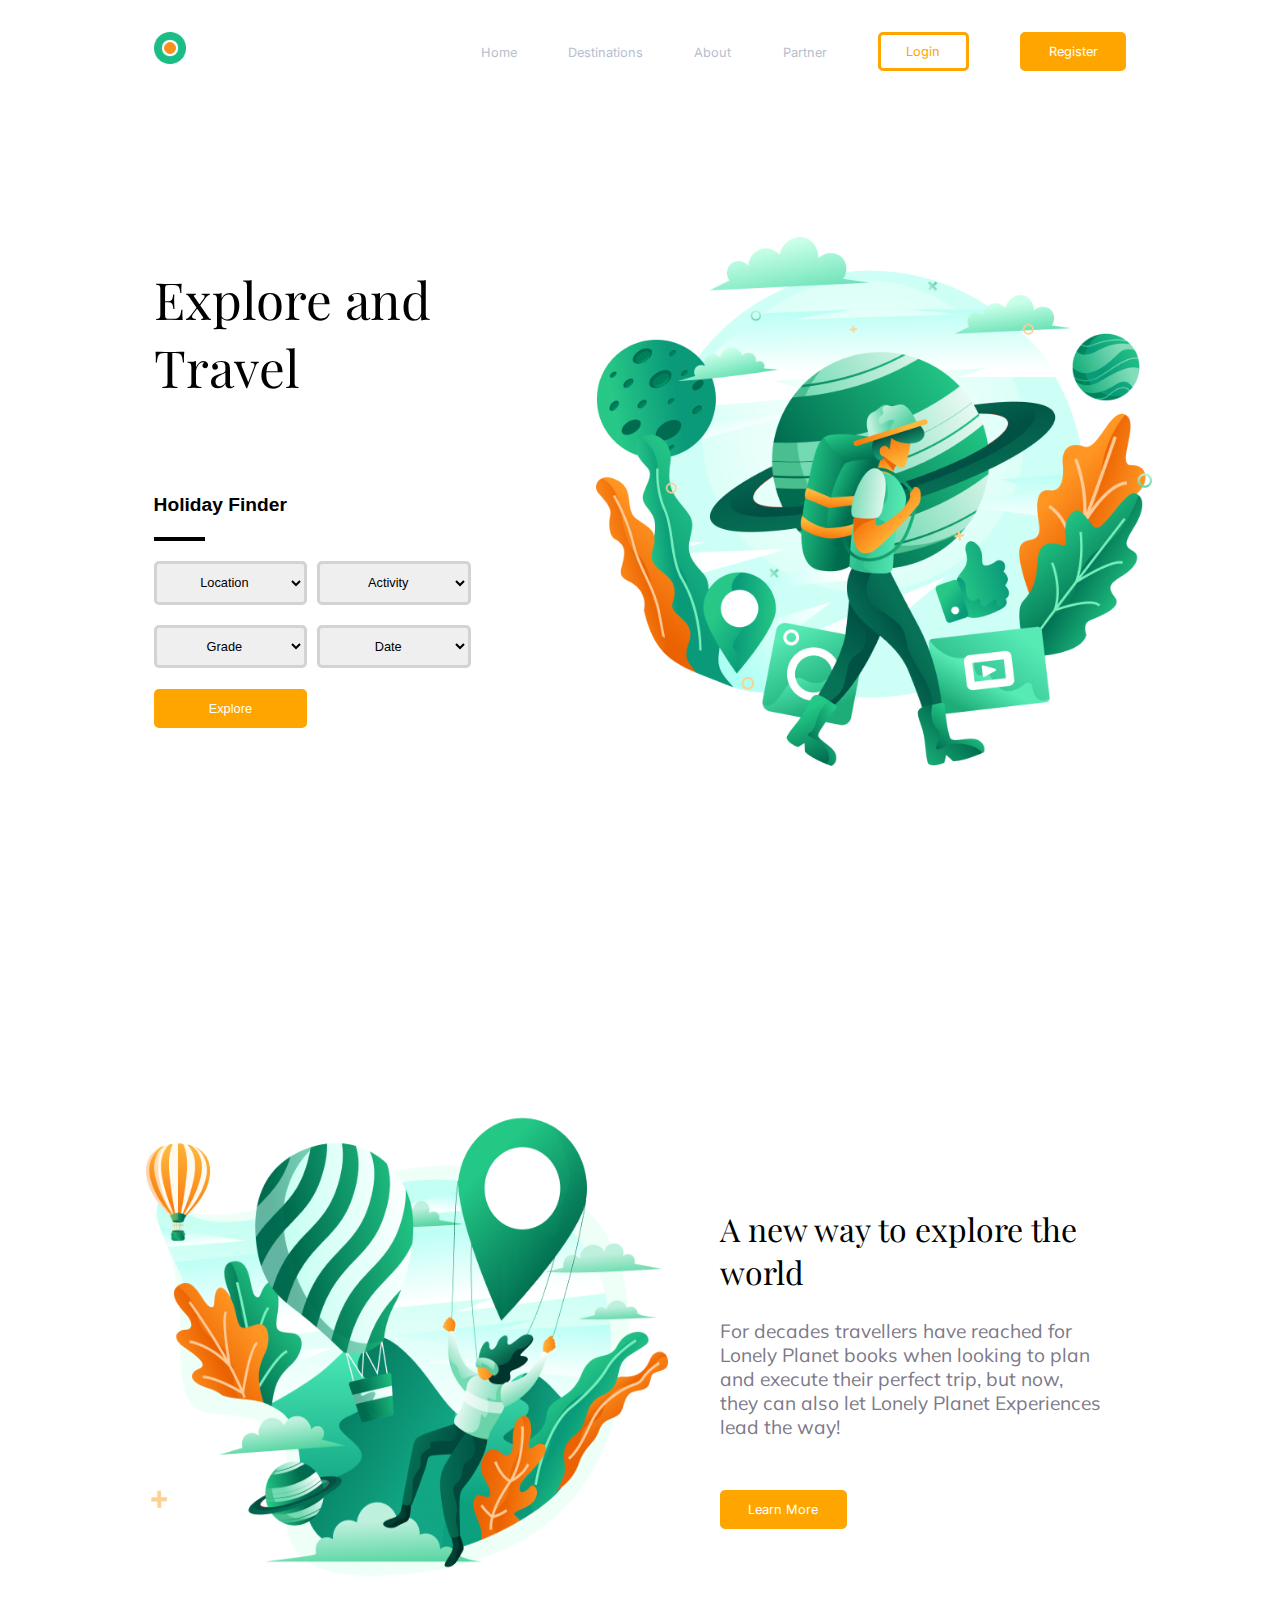
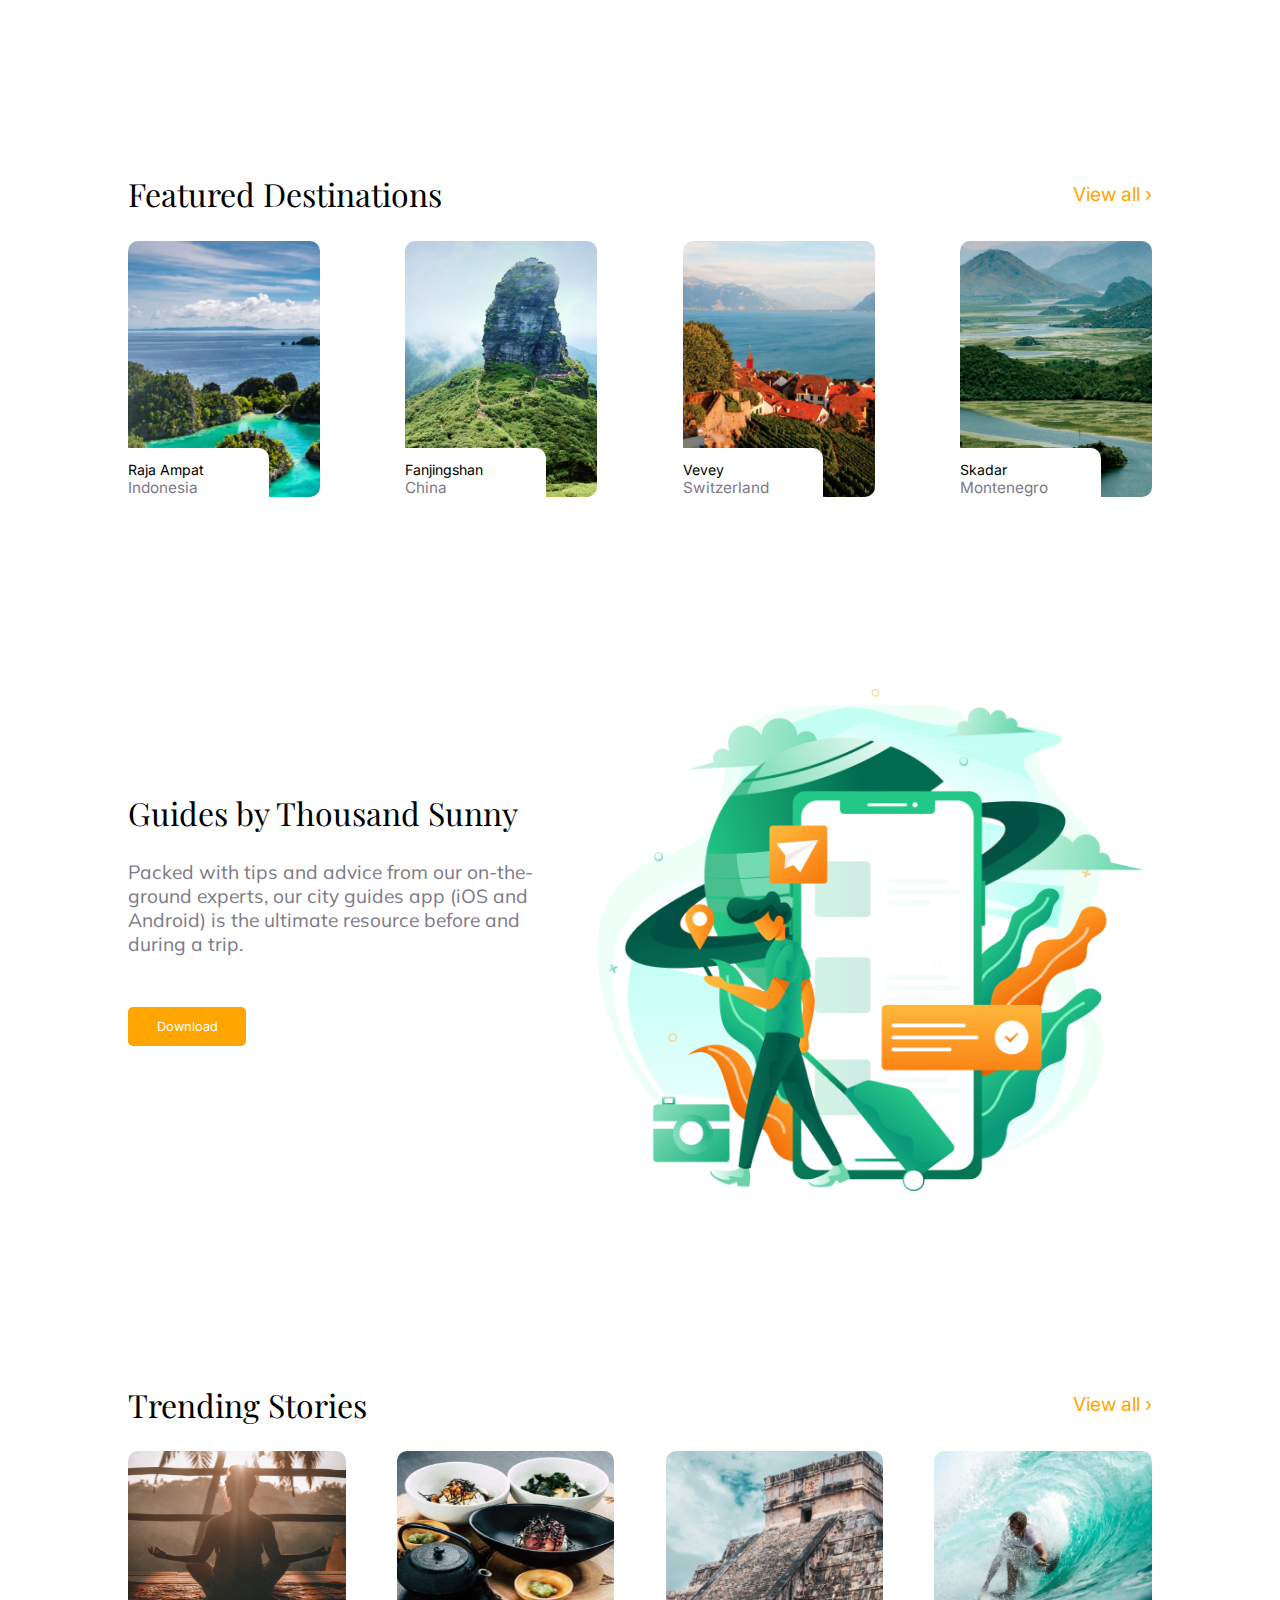
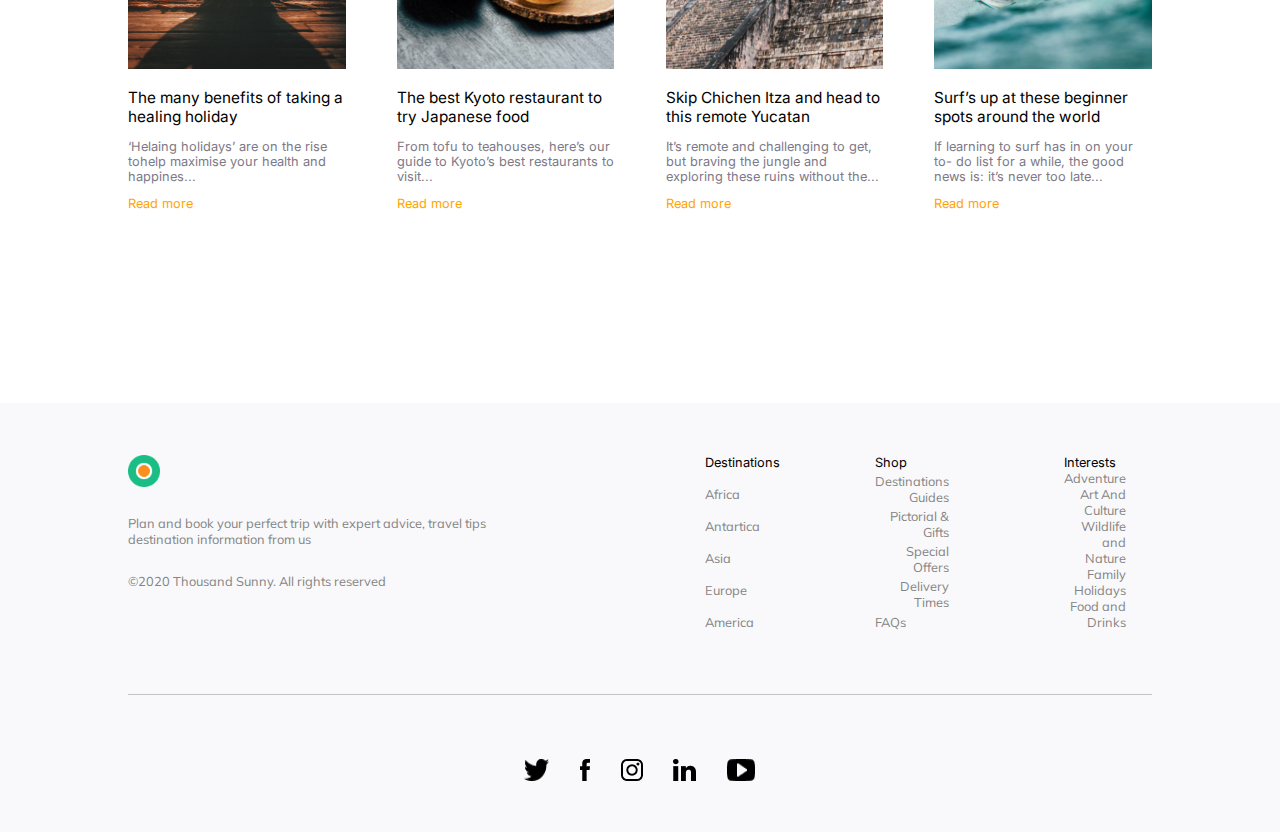
==== index.html @ 9b175a3a "version 1_6_2" ====
<!DOCTYPE html>
<html lang="en">
<head>
    <meta charset="UTF-8">
    <meta http-equiv="X-UA-Compatible" content="IE=edge">
    <meta name="viewport" content="width=device-width, initial-scale=1.0">
    <link rel="stylesheet" href="style.css">
    <link rel="preconnect" href="https://fonts.googleapis.com">
    <link rel="preconnect" href="https://fonts.gstatic.com" crossorigin>
    <link href="https://fonts.googleapis.com/css2?family=Inter:wght@600&display=swap" rel="stylesheet">
    <title>Shit</title>
</head>
<body>
    <header>
        <section class="up">
            <img src="images/logo.png" class="logo">
            <nav>
                <button id="menu-open">
                  <div class="menu-style"></div>
                  <div class="menu-style"></div>
                  <div class="menu-style"></div>
                </button>
                <ul id="menu">
                    <li class="menu-button"><button id="menu-close"><div class="menu-style"></div><div class="menu-style"></div><div class="menu-style"></div></button>
                    </button></li>
                    <li><a href="#">Home</a></li>
                    <li><a href="#">Destinations</a></li>
                    <li><a href="#">About</a></li>
                    <li><a href="#">Partner</a></li>
                    <li><button name="login">Login</button>
                    <li><button name="register">Register</button></li>
                </ul>
            </nav>
        </section>
        <section class="down">
            <div class="left">
                <h1>Explore and Travel</h1>
                <form class="header-form">
                    <legend>Holiday Finder</legend>
                    <div class="header-square"></div>
                    <select>
                        <option>Location</option>
                        <option>Europe</option>
                        <option>Asia</option>
                        <option>Australia</option>
                        <option>America</option>
                    </select>
                    <select>
                        <option>Activity</option>
                        <option>Hiking</option>
                        <option>Camping</option>
                        <option>Water Rafting</option>
                        <option>Hunting</option>
                    </select>
                    <select>
                        <option>Grade</option>
                    </select>
                    <select>
                        <option>Date</option>
                        <option>June</option>
                        <option>July</option>
                        <option>August</option>
                    </select>
                    <input type="submit" value="Explore">
                </form>
            </div>
            <img src="images/header_main.png" class="header_img">
        </section>
    </header>
    <main>
        <section class="main-1">
            <img  src="images/main-1.png"  >
            <div class="main-1-paragraph">
                <h2>A new way to explore the world</h2>
                <p>For decades travellers have reached for Lonely Planet books when looking to plan and execute their perfect
                    trip, but now, they can also let Lonely Planet Experiences lead the way!</p>
                <button class="main-1-button">Learn More</button>
            </div>
        </section>
        <section class="main-2">
            <div class="main-2-header">
                <h2>Featured Destinations</h2>
                <a href="#">View all &#8250;</a>
            </div>
            <div class="main-2-list">
                <div class="main-2-list-paragraph-1">
                    <h3>Raja Ampat</h3>
                    <p>Indonesia</p>
                </div>
                <div class="main-2-list-paragraph-2">
                    <h3>Fanjingshan</h3>
                    <p>China</p>
                </div>
                <div class="main-2-list-paragraph-3">
                    <h3>Vevey</h3>
                    <p>Switzerland</p>
                </div>
                <div class="main-2-list-paragraph-4">
                    <h3>Skadar</h3>
                    <p>Montenegro</p>
                </div>
            </div>
        </section>
        <section class="main-3">
            <div class="main-3-paragraph">
                <h2>Guides by Thousand Sunny</h2>
                <p>Packed with tips and advice from our on-the-ground experts, our city guides app (iOS and Android) 
                    is the ultimate resource before and during a trip.</p>
                <button class="main-1-button">Download</button>
            </div>
            <img src="images/main-3.png">
        </section>
        <section class="main-4">
            <div class="main-4-header">
                <h2>Trending Stories</h2>
                <a href="#">View all &#8250;</a>
            </div>
            <div class="main-4-list">
                <div class="main-4-list-paragraph-1">
                    <img src="images/main-4-image-1.png">
                    <h3>The many benefits of taking a healing holiday</h3>
                    <p>‘Helaing holidays’ are on the rise 
                        tohelp maximise your health and happines...</p>
                    <a href="#">Read more</a>
                </div>
                <div class="main-4-list-paragraph-2">
                    <img src="images/main-4-image-2.png">
                    <h3>The best Kyoto restaurant to try Japanese food</h3>
                    <p>From tofu to teahouses, here’s our guide to Kyoto’s best restaurants
                        to visit...</p>
                    <a href="#">Read more</a>
                </div>
                <div class="main-4-list-paragraph-3">
                    <img src="images/main-4-image-3.png">
                    <h3>Skip Chichen Itza and head to this remote Yucatan</h3>
                    <p>It’s remote and challenging to get,
                        but braving the jungle and exploring
                        these ruins without the...</p>
                    <a href="#">Read more</a>
                </div>
                <div class="main-4-list-paragraph-4">
                    <img src="images/main-4-image-4.png">
                    <h3>Surf’s up at these beginner spots around the world</h3>
                    <p>If learning to surf has in on your to-
                        do list for a while, the good news
                        is: it’s never too late...</p>
                    <a href="#">Read more</a>
                </div>
            </div>
        </section>
    </main>
    <footer>
        <section class="footer-up">
            <div class="footer-left">
                <img src="images/logo.png" class="logo">
                <p>Plan and book your perfect trip with 
                    expert advice, travel tips destination
                    information from us</p>
                <p class="copyright">©2020 Thousand Sunny. All rights reserved</p>
            </div>
            <div class="right">
                <ul>Destinations
                    <li><a href="#">Africa</a></li>
                    <li><a href="#">Antartica</a></li>
                    <li><a href="#">Asia</a></li>
                    <li><a href="#">Europe</a></li>
                    <li><a href="#">America</a></li>
                </ul>
                <ul>Shop
                    <li><a href="#">Destinations Guides</a></li>
                    <li><a href="#">Pictorial & Gifts</a></li>
                    <li><a href="#">Special Offers</a></li>
                    <li><a href="#">Delivery Times</a></li>
                    <li><a href="#">FAQs</a></li>
                </ul>
                <ul>Interests
                    <li><a href="#">Adventure</a></li>
                    <li><a href="#">Art And Culture</a></li>
                    <li><a href="#">Wildlife and Nature</a></li>
                    <li><a href="#">Family Holidays</a></li>
                    <li><a href="#">Food and Drinks</a></li>
                </ul>
            </div>
        </section>
        <div class="footer-separator"></div>
        <section class="footer-down">
            <img src="images/social-1.png">
            <img src="images/social-2.png">
            <img src="images/social-3.png">
            <img src="images/social-4.png">
            <img src="images/social-5.png">
        </section>
    </footer>
    <script src="script.js"></script>
</body>
</html>
---- style.css ----
@import url('https://fonts.googleapis.com/css2?family=Mulish:wght@300&display=swap');
@import url('https://fonts.googleapis.com/css2?family=Playfair+Display:wght@700&display=swap');
@import url('https://fonts.googleapis.com/css2?family=Inter&display=swap');

* {
    padding: 0;
    margin: 0;
    font-family: Inter;
    font-weight: 400;
}

main section {
    margin-top: 15vw;
}

ul {
    list-style: none;
    display: flex;
    justify-content: flex-end;
    align-items: center;
    width: 100%;
}

li {
    margin: 0 2vw;
}

.up a {
    color: #B8BECD;
    font-size: 1vw;

    text-decoration: none;
}

.menu-button,
.menu-button button,
#menu-open {
    width: 0;
    height: 0;
    border: none;
    padding: 0;
}

nav {
    flex: 1;
    display: flex;
}

.logo {
    padding: 2vw;
    width: 2.5vw;
    height: 2.5vw;
}

.up     {
    display: flex;
    flex-wrap: nowrap;
    flex: 1;
}

header {
    height: 100vh;
    display: flex;
    flex-direction: column;
    padding: 0.5vw 10vw;
}

.down {
    flex: 9;
    display: flex;
    align-items: center;
}

.left {
    display: flex;
    flex-direction: column;
    justify-content: center;
    padding: 2vw;
    flex: 3;
}

.header_img {
    flex: 4;
    width: 25vw;

}
h1 {
    font-family: "Playfair Display";
    font-size: 4vw;
    width: 25vw;
    padding-bottom: 20%;
}

h3 {
    font-size: 1.1vw;
}

h2 {
    font-size: 2.5vw;
    font-family: "Playfair Display";
}

.header-form {
    display: flex;
    flex-wrap: wrap;
    width: 30vw;
}

.header-form * {
    font-size: 1vw;
    margin: 0.8vw;
    padding: 0.8vw 1.5vw;
    width: 12vw;
    margin-left: 0;
    text-align: center;
    font-family: Arial, Helvetica, sans-serif;
}

.header-form legend {
    padding: 0;
    font-size: 1.5vw;
    text-align: start;
    font-weight: 600;

}

.header-square {
    background-color: black;
    width: 4vw;
    height: 0.3vw;
    padding: 0;
    margin-right: 15vw;
}

select {
    border: solid lightgrey 0.25vw;
    border-radius: 5px;
}

select:hover {
    background-color: #B8BECD;
}

button,
input[type="submit"]{
    border-radius: 5px;
    padding: 0.7vw 2vw;
    color: white;
    background-color: orange;
    border: solid orange 0.25vw;
    font-weight: 400;
    font-size: 1vw;
}
button[name="login"] {
    background-color: white;
    color: orange;
}

main {
    padding: 0 10vw;
}

.main-1,
.main-2-header,
.main-2-list,
.main-3,
.main-4-header,
.main-4-list,
footer {
    display: flex;
}

.main-1 img,
.main-3 img {
    flex: 5;
    width: 10vw;
}

.main-1-paragraph,
.main-3-paragraph {
    flex: 4;
    padding: 2vw;
}
.main-1-paragraph h2,
.main-3-paragraph h2 {
    margin: 2vw;
    padding-top: 4vw;
}
.main-1-paragraph p,
.main-3-paragraph p {
    font-family: "Mulish";
    font-size: 1.5vw;
    color: #7D7987;
    margin: 2vw;
}

.main-1-button {
    margin: 2vw;
    font-size: 1vw;
}

.up a:hover {
    color: #7D7987;
}

.up button[name="login"]:hover{
    color: white;
    background-color: orange;
}

button:hover,
input[type="submit"]:hover,
.main-2-header a,
.main-4-header a,
.main-4-list a   {
    color: orange;
    background-color: white;
}

.main-2-header,
.main-4-header {
    align-items: center;
    justify-content: space-between;
}

.main-2-header a,
.main-4-header a,
.main-4-list a {
    font-size: 1.5vw;
    text-decoration: none;
}

.main-2-header a:hover,
.main-4-header a:hover,
.main-4-list a:hover {
    color: #B8BECD;
}

.main-2-list,
.main-4-list {
    justify-content: space-between;
    padding-top: 2vw;
}



.main-2-list h3,
.main-2-list p,
.main-4-list h3,
.main-4-list p  {
    background-color: #fff;
    width: 10vw;
    padding-right: 1vw;
}

.main-2-list h3 {
    border-top-right-radius: 10px;
    padding-top: 1vw;
}

.main-2-list p,
.main-4-list p {
    color: #7D7987;
    font-size: 1.2vw;
}

.main-2-list div {
    border-radius: 10px;
    background-repeat: no-repeat;
    display: flex;
    justify-content: flex-end;
    flex-direction: column;
    width: 15vw;
    height: 20vw;
    background-size: cover;
}

.main-2-list-paragraph-1 {
    background-image: url("images/main-2-image-1.png");
}

.main-2-list-paragraph-2 {
    background-image: url("images/main-2-image-2.png");
}
.main-2-list-paragraph-3 {
    background-image: url("images/main-2-image-3.png");
}
.main-2-list-paragraph-4 {
    background-image: url("images/main-2-image-4.png");
}

.main-3-paragraph {
    padding-left: 0;
}
.main-3-paragraph p,
.main-3-paragraph h2,
.main-3-paragraph button{
    margin-left: 0;
}

.main-4 {
    margin-bottom: 15vw;
}

.main-4-list div {
    width: 17vw;
}

.main-4-list img {
    width: 100%;
    height: 17vw;
    margin-bottom: 1.5vw;
    border-top-right-radius: 10px;
    border-top-left-radius: 10px;
}

.main-4-list div {
    display: flex;
    flex-direction: column;

}

.main-4-list h3 {
    width: 100%;
    padding: 0;
    font-size: 1.2vw;
}

.main-4-list p {
    padding: 1vw 0;
    margin: 0;
    width: 100%;
    font-size: 1vw;
}

.main-4-list a {
    font-size: 1vw;
}

footer {
    display: flex;
    flex-direction: column;
    background-color: #F9F9FB;
    padding: 4vw 10vw;
}

.footer-up {
    display: flex;
}

.footer-up * {
  font-size: 1vw;
}

.footer-up .left {
    flex: 3;
    display: flex;
    flex-direction: column;
    padding: 0;
}

.footer-up .right {
    flex: 8;
    display: flex;
}

.footer-up .right ul {
    display: flex;
    flex-direction: column;
    justify-content: space-between;
    align-items: baseline;
    text-align: end;
    padding-left: 5vw;
}


.footer-up .right a {
    text-decoration: none;
    color: #848484;
    font-family: "Mulish";
}

.footer-left {
    padding-right: 5vw;
}

.footer-left p {
    padding-top: 2vw;
    color: #848484;
    font-family: Mulish;
}

.footer-separator {
    width: 100%;
    height: 0.1vw;
    background-color: #C4C4C4;
    margin: 5vw 0;
}

.footer-up .logo {
    padding: 0;
}

.footer-up .left .copyright {
    padding-top: 5vw;
}

.footer-down {
    display: flex;
    justify-content: center;
}

.footer-down img {
    padding: 0 1.2vw;
}



@media only screen and (min-width : 280px) and (max-width : 480px) {
    header {
        padding: 0;
    }
    .down {
        flex-direction: column;
        margin-top: 15%;
        padding: 5vw;
        flex: 0;
    }

    .left {
        width: 90%;
        flex: 0;
        align-items: center;
        order: 2;
    }

    .header-form  {
        width: 100%;
    }


    .left h1 {
        padding: 10% 15%;
        font-size: 6vw;
        width: 80%;
    }

    .header-form select,
    .header-form input{
        font-size: 4vw;
        width: 45%;
    }

    ul li button {
        width: 30vw;
        border: 2px solid orange;
    }

    .header-form input {
        font-size: 5vw;
    }

    .header-form legend {
        font-size: 4vw;
        width: 100%;
    }

    .header-square {
        margin-right: 80%;
        width: 15%;
        height: 3%;
    }


    .header_img {
        width: 100%;
        flex: 0;
        order: 1;
    }

    .up {
        position: fixed;
        background-color: orange;
        width: 100%;
        box-sizing: border-box;
        height:15vw;
    }

    .logo {
        width: auto;
        height: auto;
        padding:3vw;
    }

    nav {
        justify-content: flex-end;
    }

    nav ul {
        flex-direction: column;
        position: absolute;
        right: -100%;
        width: 35vw;
        height: 100vh;
        align-items: baseline;
        justify-content: flex-start;
        padding: 0.8vw 3vw 0.8vw 10vw;
        background-color: snow;
        transition: right 2s;
    }
    .up a, 
   .up button{
        font-size: 4vw;
    }
    
   .up li {
     margin: 2vw;
    }
   
    .menu-button,
    #menu-open {
    background-color:snow ;
    width :10vw;
    height:10vw;
    align-self: flex-end;
    }
    
    #menu-open, 
    #menu-close {
      padding: 1vw;
      display:flex;
      flex-direction: column;
      justify-content: space-around ;
      align-items: center;
    }
    
    .menu-style {
        width: 90%;
        height: 10%;
        background-color: orange;
        border: solid orange 1px;
        border-radius: 0.5vw;
    }
    
    #menu-close .menu-style {
        background-color: snow
    }

    .menu-button button {
        width: 100%;
        height: 100%;
    }

    #menu-open {
        align-self: center;
        margin-right: 5vw;
    }

    main {
        padding: 0 5vw;
    }
    
    .main-2,
    .main-3 {
        margin-top: 5vw;
    }

    .main-2-header,
    .main-4-header {
        margin-bottom: 5vw;
    }

    .main-2-header h2,
    .main-4-header h2 {
        font-size: 5vw;
    }

    .main-2-header a,
    .main-4-header a {
        font-size: 4vw;
    }

    .main-2-list,
    .main-4-list {
        flex-wrap: wrap;
        justify-content: space-between;
        height: 80vh;
    }

    .main-4-list {
        height: 100vh;
    }

    .main-2-list div {
        width: 48%;
        height: 40%;
    }

    .main-4-list div {
        height: 50%;
        width: 45%;
    }

    .main-2-list h3,
    .main-2-list p {
        width: 30vw;
        font-size: 4vw;
        padding-left: 1vw;
    }

    .main-1,
    .main-3{
        flex-direction: column;
    }

    .main-1 img,
    .main-3 img {
        width: 100%;
        order: 1;
    }

    .main-4-list img {
        height: 50%;
    }

    .main-4-list h3 {
        font-size: 4vw;
    }

    .main-4-list p {
        font-size: 3vw;
        padding: 2vw 0;
    }

    .main-4-list a {
        font-size: 4vw;
    }

    .main-1-paragraph,
    .main-3-paragraph {
        order: 2;
    }

    .main-1-paragraph p,
    .main-3-paragraph p {
        font-size: 5vw;
    }

    .main-1-paragraph button,
    .main-3-paragraph button {
        padding: 2vw 4vw ;
        font-size: 4.5vw;
    }

    .main-1-paragraph h2,
    .main-3-paragraph h2 {
        font-size: 8vw;
    }

    .footer-up {
        flex-direction: column;
    }

    .footer-left {
        display: flex;
        flex-direction: row;
        padding: 2vw;
        order: 2;
        flex-wrap: wrap;
        align-items: center;
    }

    footer {
        padding: 2vw;
    }

    .footer-left img {
        width: 6vw;
    }

    .footer-up .right {
        order: 1;
        justify-content: flex-start;
        padding:2vw;
        flex: 0;
        height: 200vh;
    }

    .footer-up .right ul,
    .footer-up .right li,
    .footer-up .right a {
        font-size: 3vw;
        margin: 0;
        text-align: start;
        padding-left: 0;
    }

    .footer-up .right ul {
        align-items: stretch;
        row-gap: 2vw;
    }

    .footer-left p {
        padding-left: 2vw;
        padding-top: 0;
        font-size: 3vw;
        width: 90%;
    }

    .footer-left .copyright {
        padding: 2vw;
        padding-left: 0;
    }

    .footer-separator {
        margin: 2vw 0;
    }

    .footer-down {
        justify-content: space-evenly;
        padding: 2vw;
    }
}

.opened{
    transition: 1s;
    right: 0;
}
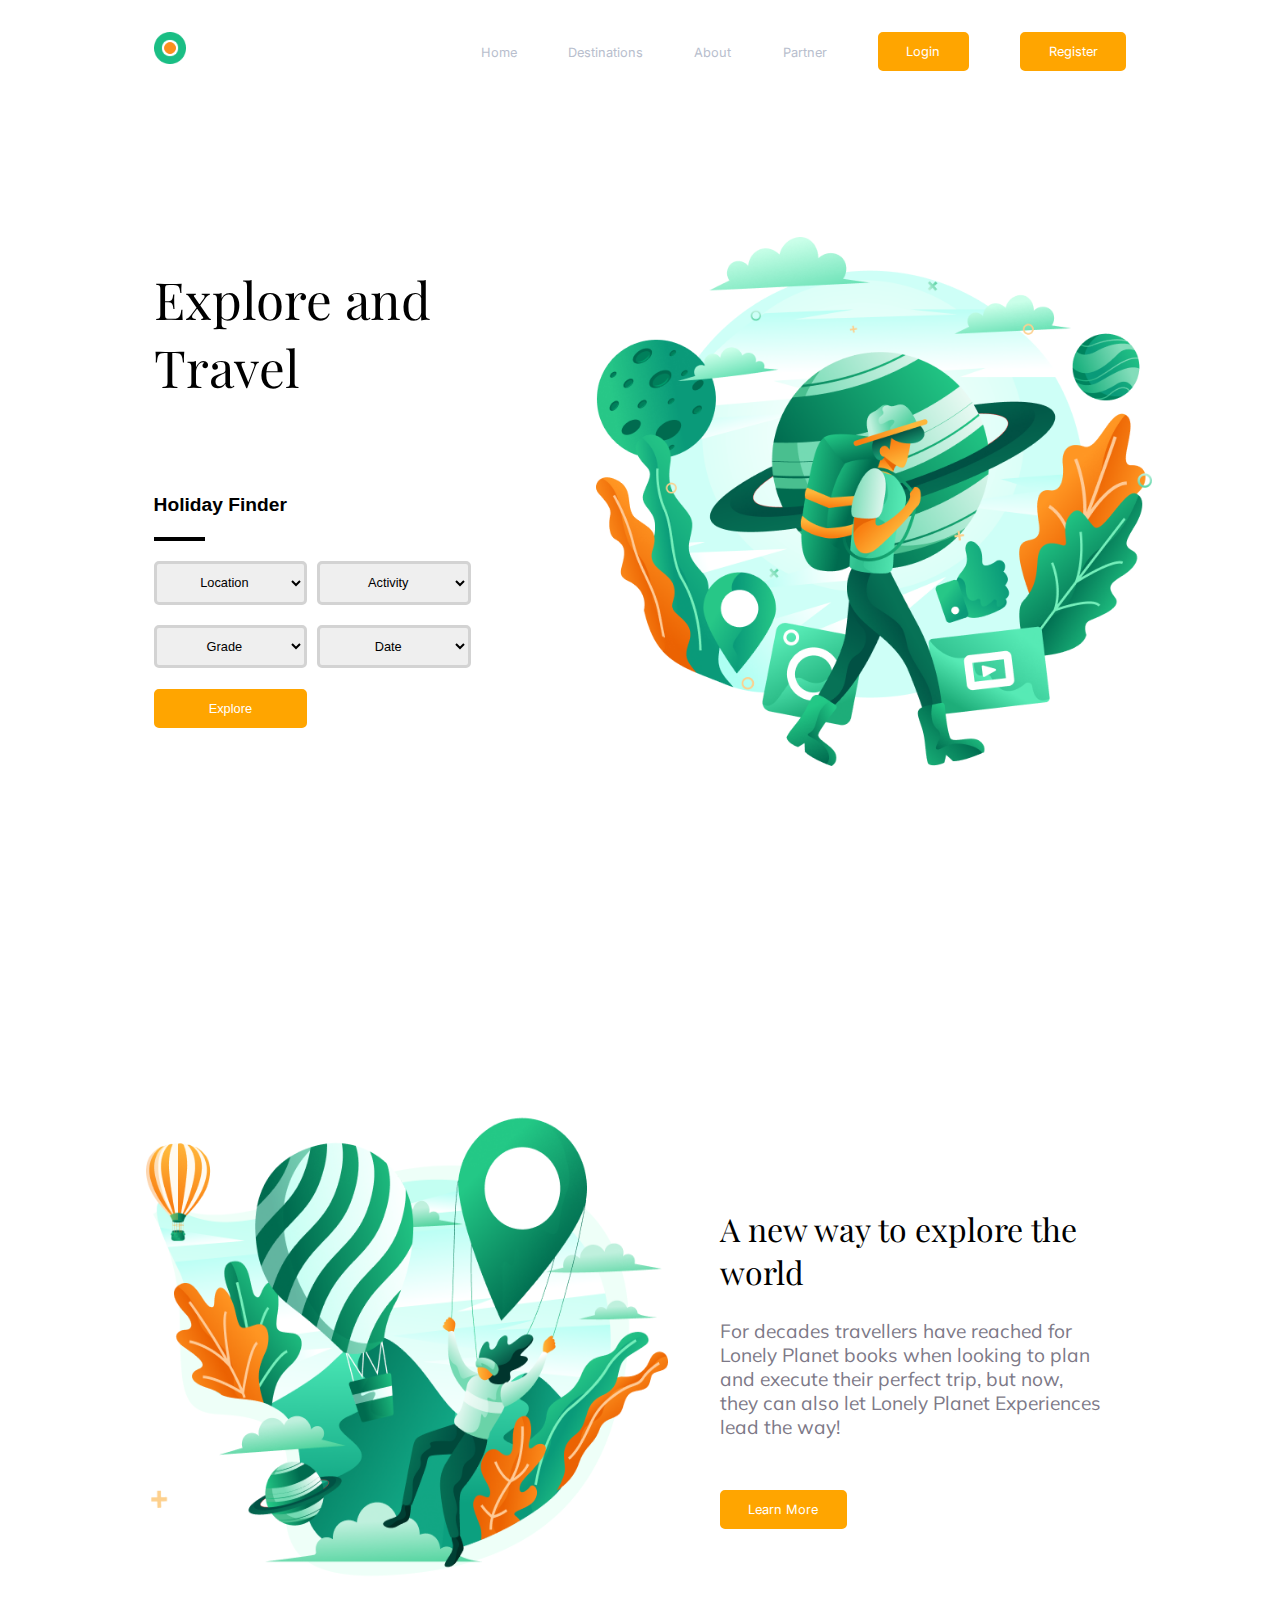
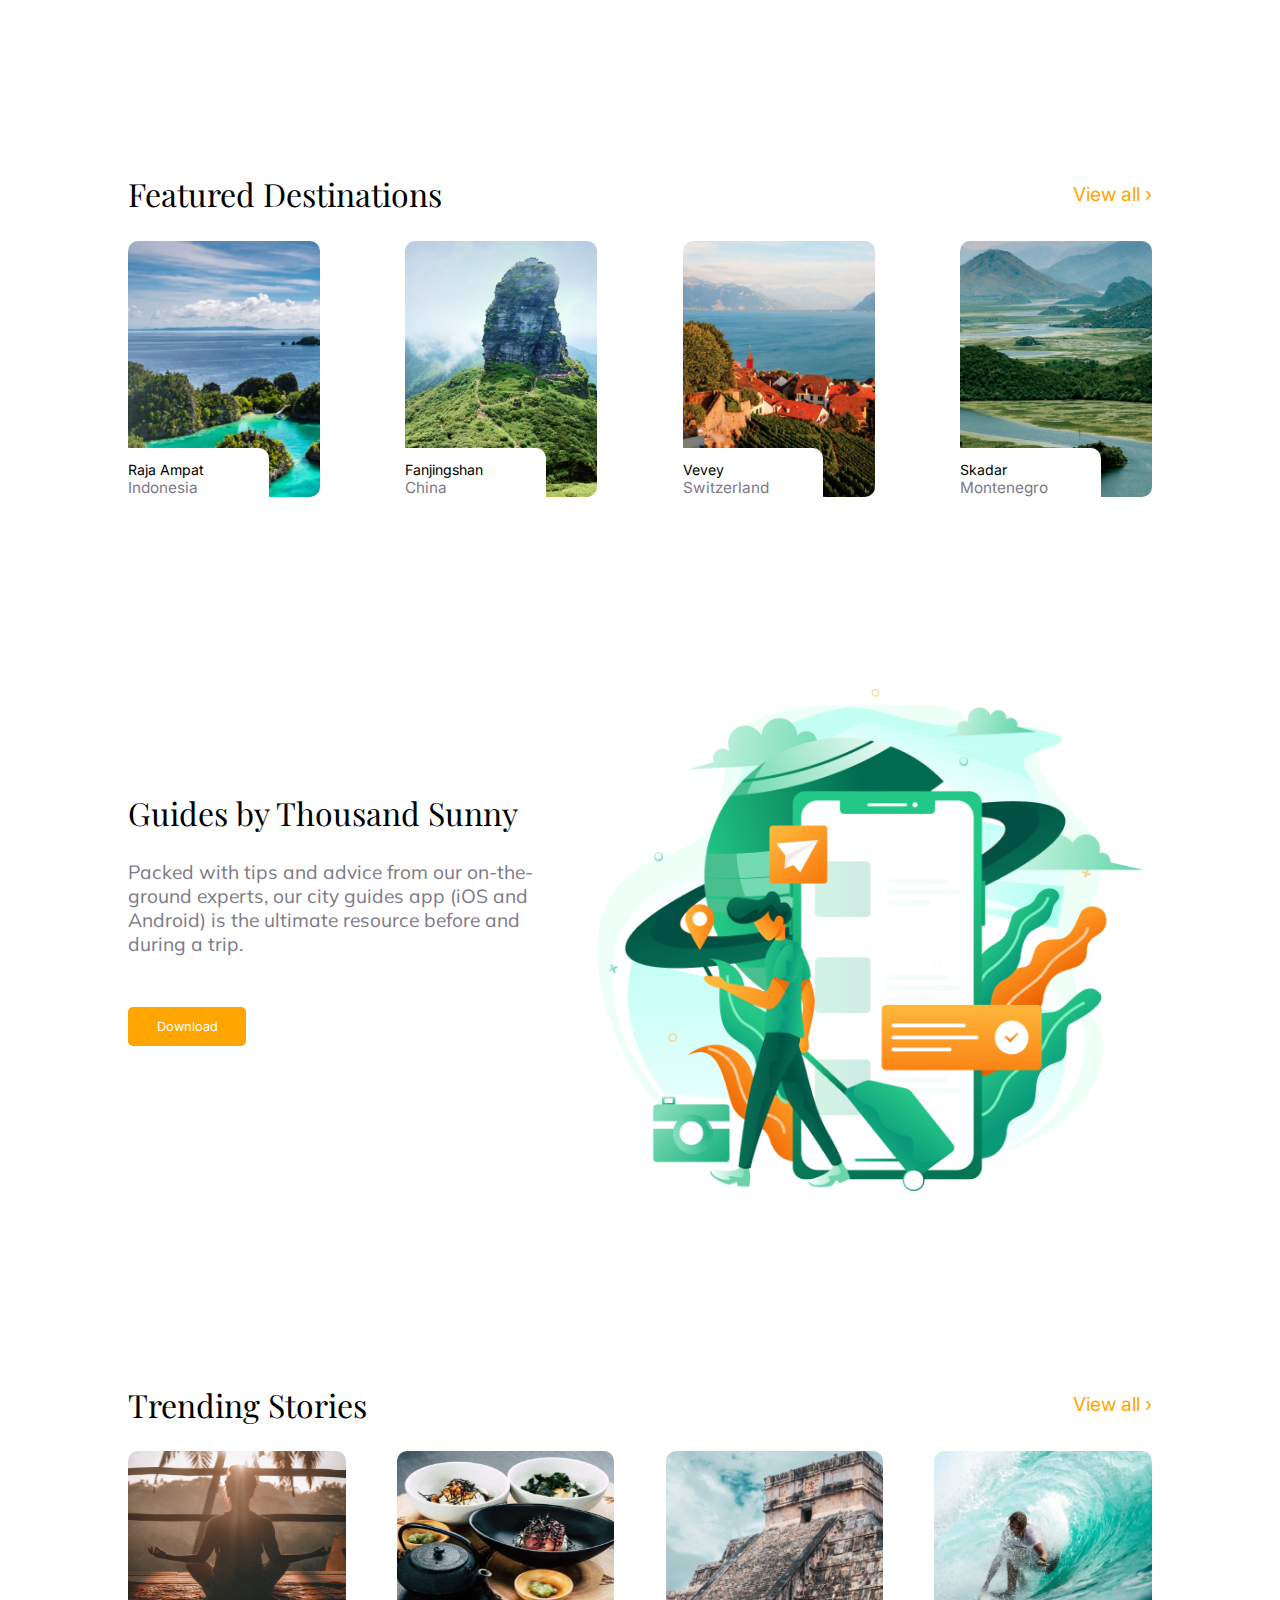
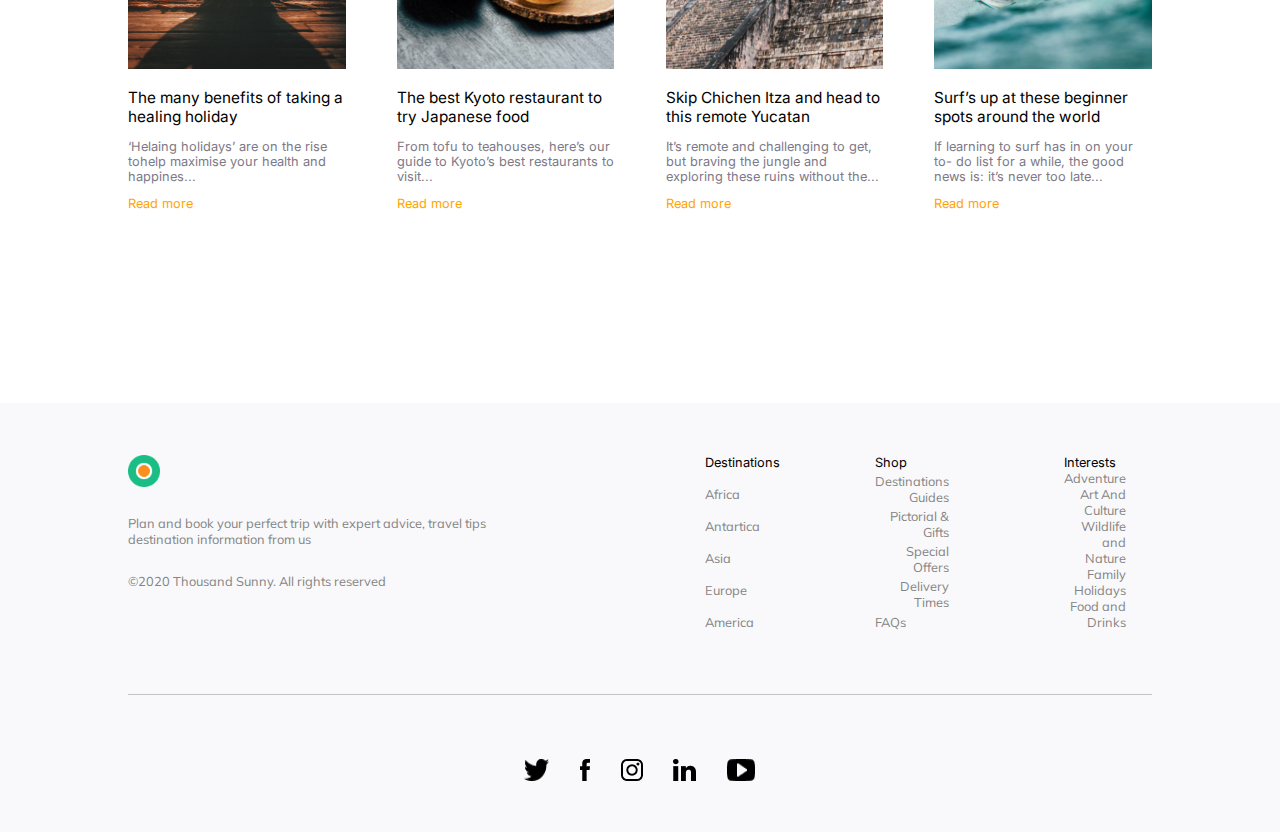
==== commit 0a4c649d: "version 1_7" ====
--- a/index.html
+++ b/index.html
@@ -27,14 +27,37 @@
                     <li><a href="#">Destinations</a></li>
                     <li><a href="#">About</a></li>
                     <li><a href="#">Partner</a></li>
-                    <li><button name="login">Login</button>
-                    <li><button name="register">Register</button></li>
+                    <li><button id="openLogin">Login</button>
+                    <li><button id="openRegister">Register</button></li>
                 </ul>
             </nav>
         </section>
         <section class="down">
             <div class="left">
+                
                 <h1>Explore and Travel</h1>
+                <div id="auth-form-container"></div>
+                <div id="login-form">
+                    <button id="close-auth-log"></button>
+                    <form>
+                        <input type="text" name="login" placeholder="Your login" required>
+                        <input type="password" name="password" placeholder="Your password" required>
+                        <button name="log in">Log in</button>
+                        <a id="change-to-reg" name="register">Don't have an account? Create one!</a>
+                    </form>
+                </div>
+                <div id="register-form">
+                    <button id="close-auth-reg"></button>
+                    <form>
+                        <input type="text" name="login" placeholder="Your login" required>
+                        <input type="email" name="email" placeholder="Your email" required>
+                        <input type="password" name="password" placeholder="Your password" required>
+                        <input type="password" name="password" placeholder="Confirm password" required>
+                        <button name="register">Register</button>
+                        <a id="change-to-log" name="register">Already have an account? Sign in!</a>
+                    </form>
+                </div>
+
                 <form class="header-form">
                     <legend>Holiday Finder</legend>
                     <div class="header-square"></div>
--- a/style.css
+++ b/style.css
@@ -9,6 +9,7 @@
     font-weight: 400;
 }
 
+
 main section {
     margin-top: 15vw;
 }
@@ -28,7 +29,6 @@
 .up a {
     color: #B8BECD;
     font-size: 1vw;
-
     text-decoration: none;
 }
 
@@ -99,6 +99,97 @@
     font-size: 2.5vw;
     font-family: "Playfair Display";
 }
+
+#auth-form-container {
+    z-index: -100;
+    position: absolute;
+    top: 0;
+    left: 0;
+    width: 100%;
+    height: 100%;
+    opacity: 0;
+    transition: opacity 1s;
+}
+
+#auth-form-container.opened-container {
+    background-color: rgba(128, 128, 128, 0.644);
+    z-index: 110;
+    opacity: 100%;
+    transition: 1s;
+}
+
+#login-form,
+#register-form {
+    position: fixed;
+    z-index: 110;
+    right: 50%;
+    top: -150%;
+    transform: translate(50%,-50%);
+    background-color: snow;
+    display: flex;
+    flex-direction: column;
+    justify-content: space-evenly;
+    padding: 2% 2% 5% 2%;
+    border: solid orange 0.25vw;
+    border-radius: 5px;
+    transition: top 1s;
+}
+
+#login-form form,
+#register-form form {
+    display: flex;
+    flex-direction: column;
+}
+
+
+#change-to-reg,
+#change-to-log {
+    color: orange;
+    text-align: center;
+    margin-top: 2vw;
+}
+
+#register-form.opened-auth,
+#login-form.opened-auth {
+    transition: 0.5s ease-out;
+    top: 50%;
+}
+
+#login-form input,
+#register-form input {
+    width: 30vw;
+    font-size: 1.5vw;
+    padding: 0.8vw 1.5vw;
+    box-sizing: border-box;
+    margin: 1vw;
+    border: solid lightgrey 0.25vw;
+    border-radius: 5px;
+}
+
+#login-form button,
+#register-form button {
+    font-size: 1.5vw;
+    margin: 1vw;
+    width: 30vw;
+}
+
+#login-form button[name="log in"],
+#register-form button[name="register"] {
+    margin-top: 5vw;
+}
+
+#login-form #close-auth-log,
+#register-form #close-auth-reg {
+    background: url("images/close-auth.png") no-repeat center/70%;
+    border: none;
+    width: 5vw;
+    height: 5vw;
+    margin: 0 0 4vw 0;
+    padding: 0;
+    align-self: flex-end;
+    overflow: hidden;
+}
+
 
 .header-form {
     display: flex;
@@ -203,7 +294,7 @@
     color: #7D7987;
 }
 
-.up button[name="login"]:hover{
+.up button[name="login"]:hover {
     color: white;
     background-color: orange;
 }
@@ -412,6 +503,12 @@
 
 .footer-down img {
     padding: 0 1.2vw;
+}
+
+.main-2-list div:hover,
+.main-4-list img:hover {
+    transform: scale(1.05);
+    transition: 0.5s;
 }
 
 
@@ -519,11 +616,15 @@
    
     .menu-button,
     #menu-open {
-    background-color:snow ;
+    background-color:orange ;
     width :10vw;
     height:10vw;
     align-self: flex-end;
     }
+    
+   .menu-button {
+     background-color: snow;
+   }
     
     #menu-open, 
     #menu-close {
@@ -532,18 +633,20 @@
       flex-direction: column;
       justify-content: space-around ;
       align-items: center;
+      background-color: snow;
     }
     
     .menu-style {
         width: 90%;
         height: 10%;
-        background-color: orange;
-        border: solid orange 1px;
+        background-color: snow;
+        border: solid snow 1px;
         border-radius: 0.5vw;
     }
     
     #menu-close .menu-style {
-        background-color: snow
+        background-color: orange;
+        height:15%;
     }
 
     .menu-button button {
@@ -554,7 +657,40 @@
     #menu-open {
         align-self: center;
         margin-right: 5vw;
-    }
+        background-color: orange;
+    }
+
+    #login-form,
+    #register-form {
+        width: 50vw;
+    }
+
+    #login-form form,
+    #register-form form {
+        justify-content: center;
+    }
+
+    #login-form form input,
+    #login-form button,
+    #register-form form input,
+    #register-form button {
+        margin: 0 0 3vw 0;
+        font-size: 3vw;
+        width: 100%;
+    }
+
+    #login-form form a,
+    #register-form form a {
+        font-size: 3vw;
+    }
+
+    #login-form #close-auth-log,
+    #register-form #close-auth-reg {
+        width: 10vw;
+        height: 10vw;
+    }
+
+    
 
     main {
         padding: 0 5vw;
@@ -621,6 +757,7 @@
 
     .main-4-list img {
         height: 50%;
+        border-radius: 5px;
     }
 
     .main-4-list h3 {
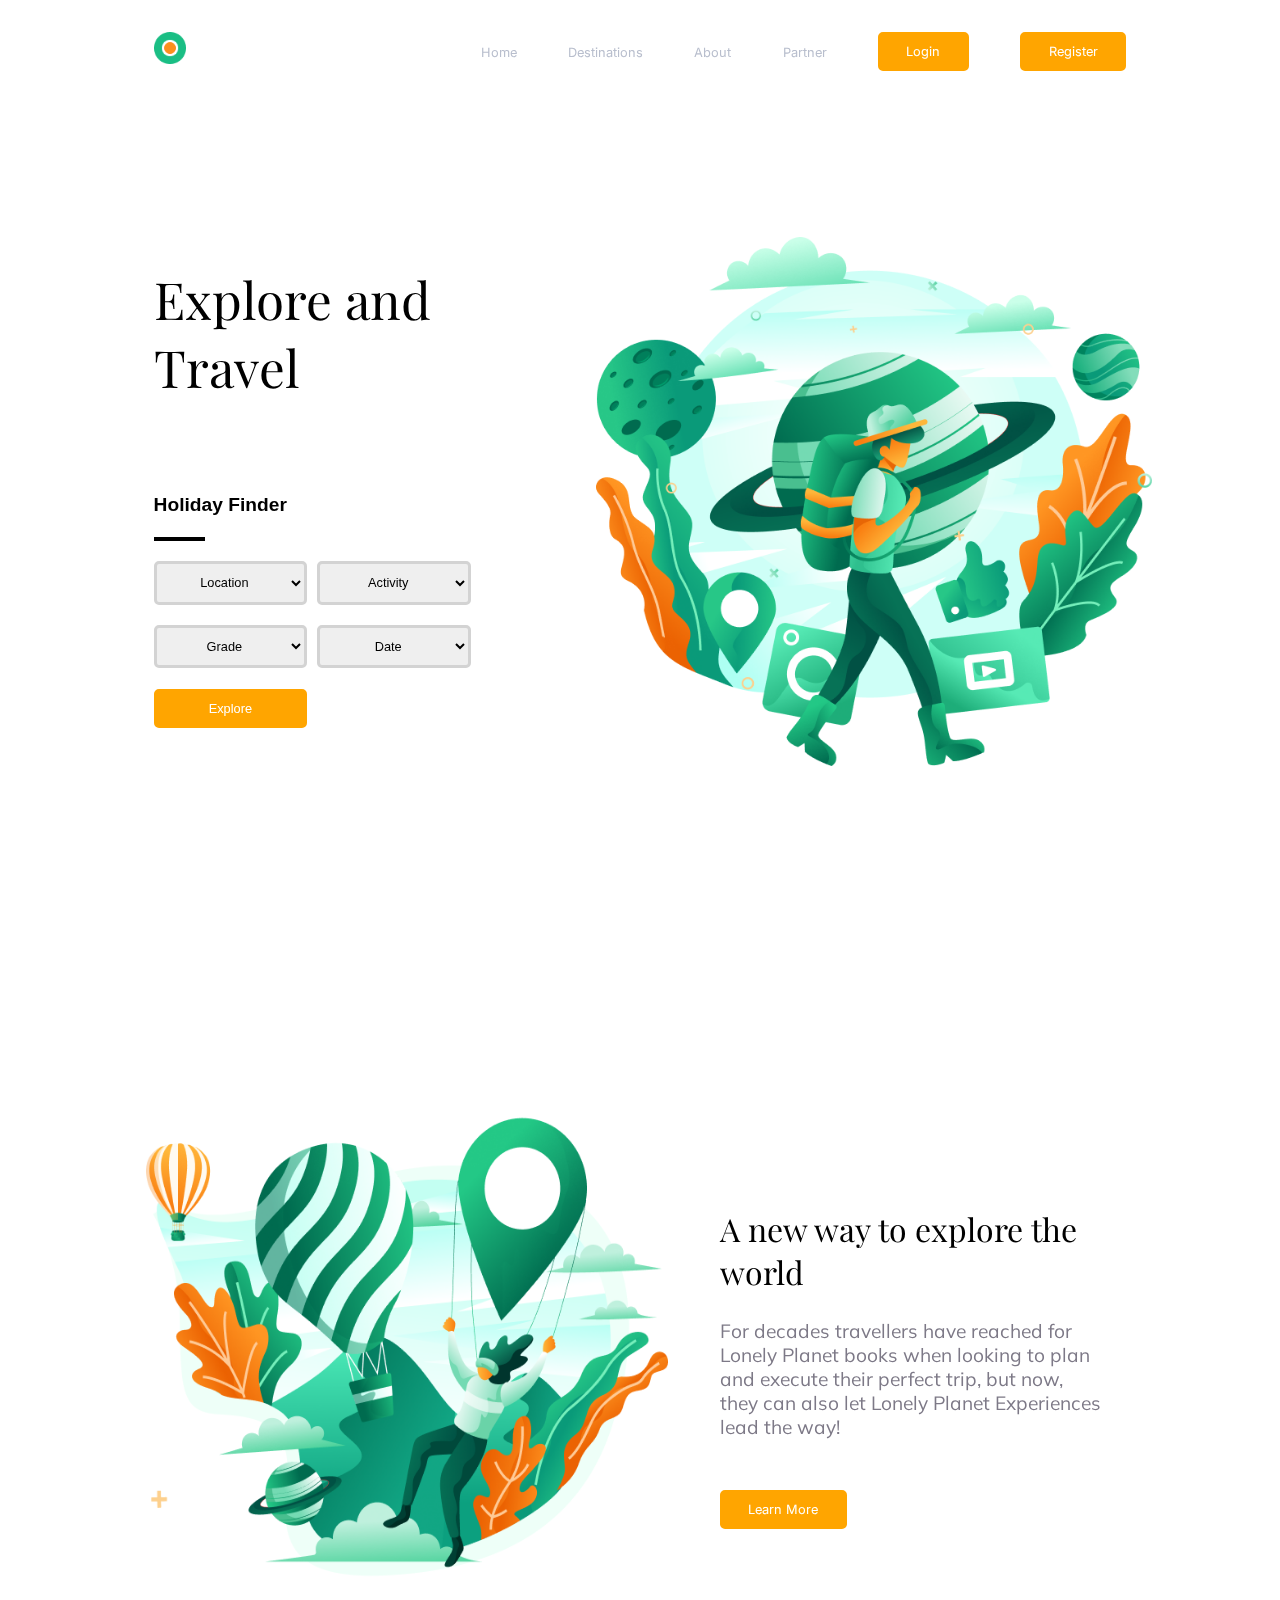
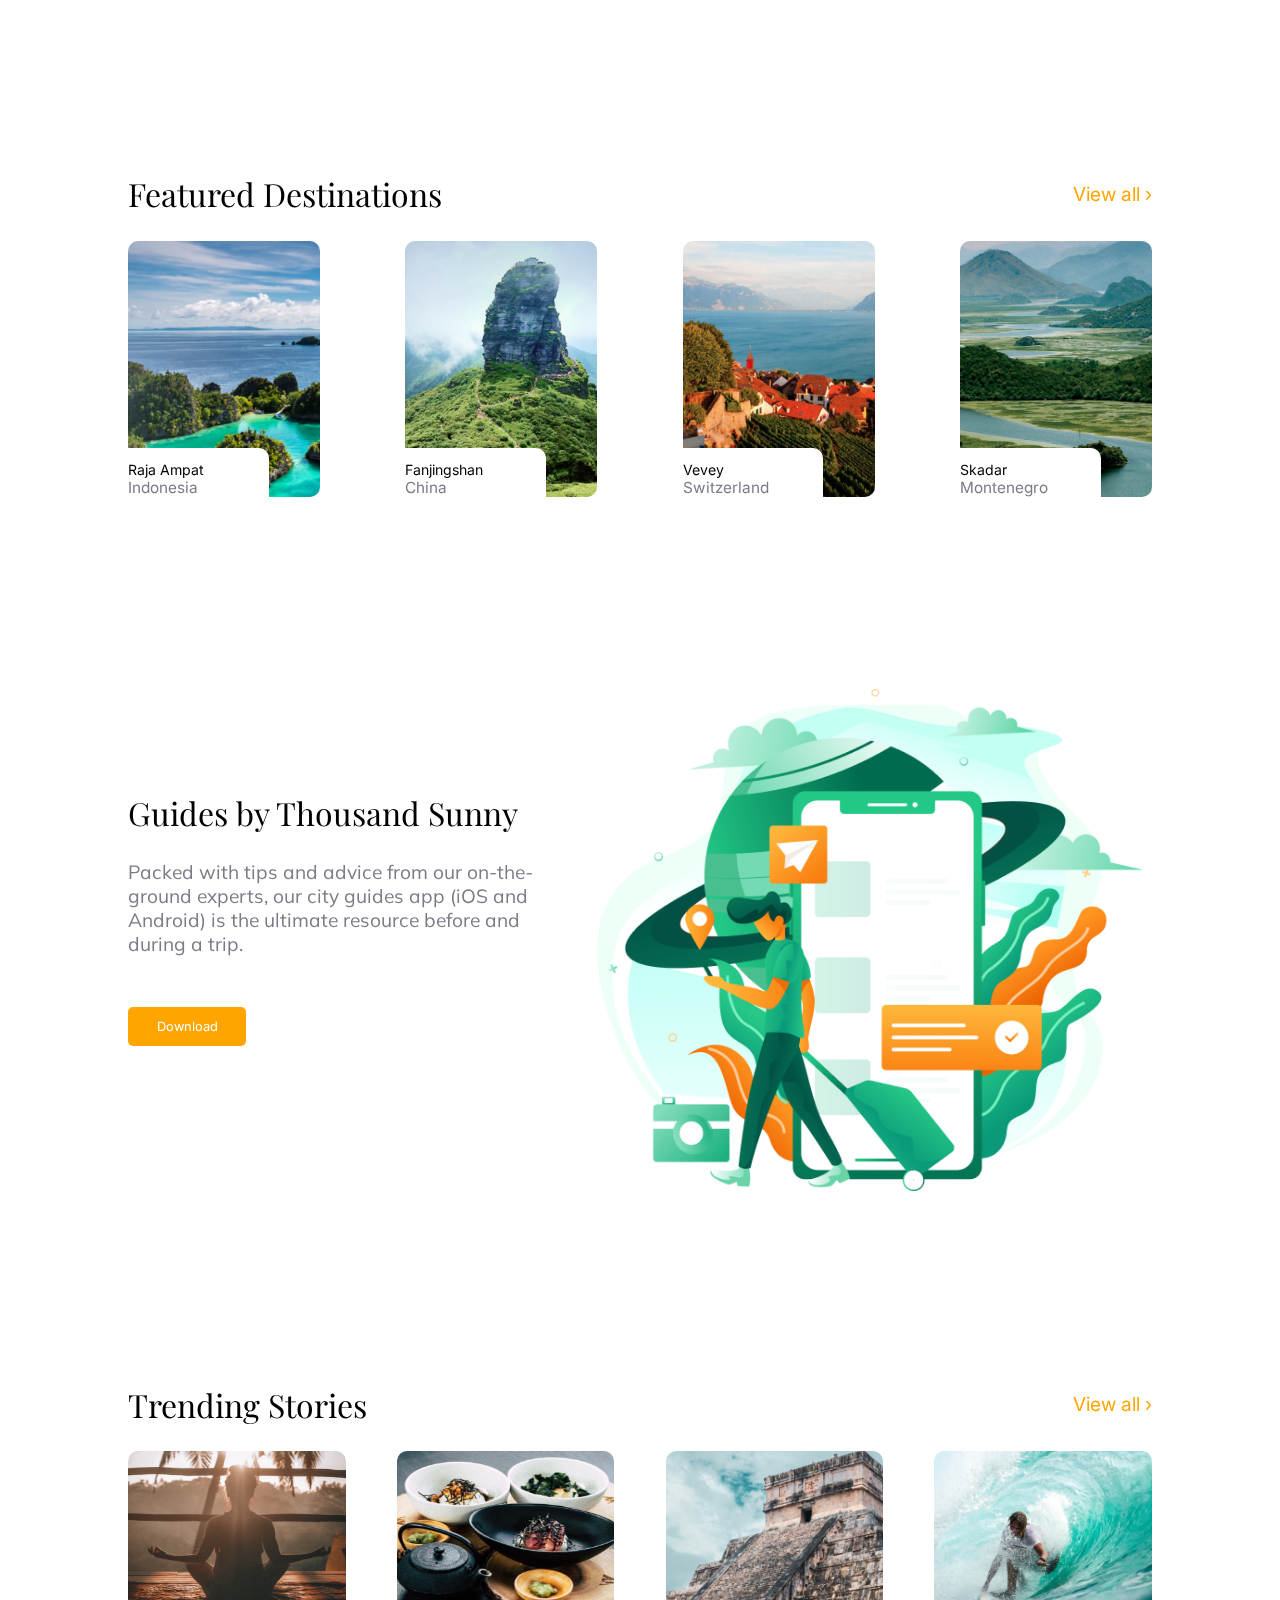
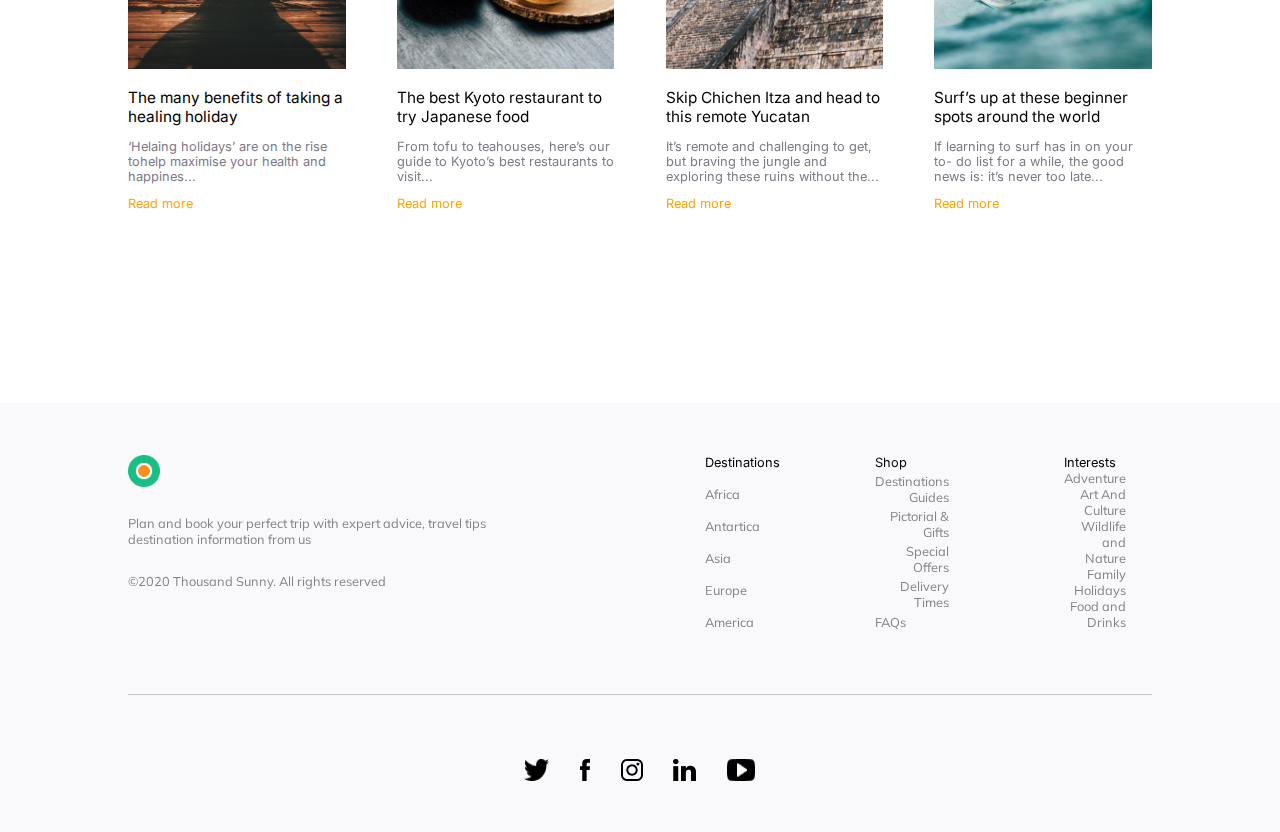
==== commit ac95ae89: "version 1_7_5" ====
--- a/index.html
+++ b/index.html
@@ -10,7 +10,7 @@
     <link href="https://fonts.googleapis.com/css2?family=Inter:wght@600&display=swap" rel="stylesheet">
     <title>Shit</title>
 </head>
-<body>
+<body id="body">
     <header>
         <section class="up">
             <img src="images/logo.png" class="logo">
@@ -20,6 +20,7 @@
                   <div class="menu-style"></div>
                   <div class="menu-style"></div>
                 </button>
+                <div id ="free_menu"></div>
                 <ul id="menu">
                     <li class="menu-button"><button id="menu-close"><div class="menu-style"></div><div class="menu-style"></div><div class="menu-style"></div></button>
                     </button></li>
@@ -62,24 +63,24 @@
                     <legend>Holiday Finder</legend>
                     <div class="header-square"></div>
                     <select>
-                        <option>Location</option>
+                        <option  hidden>Location</option>
                         <option>Europe</option>
                         <option>Asia</option>
                         <option>Australia</option>
                         <option>America</option>
                     </select>
                     <select>
-                        <option>Activity</option>
+                        <option hidden >Activity</option>
                         <option>Hiking</option>
                         <option>Camping</option>
                         <option>Water Rafting</option>
                         <option>Hunting</option>
                     </select>
                     <select>
-                        <option>Grade</option>
-                    </select>
-                    <select>
-                        <option>Date</option>
+                        <option hidden>Grade</option>
+                    </select>
+                    <select>
+                        <option hidden >Date</option>
                         <option>June</option>
                         <option>July</option>
                         <option>August</option>
--- a/style.css
+++ b/style.css
@@ -102,11 +102,11 @@
 
 #auth-form-container {
     z-index: -100;
-    position: absolute;
+    position: fixed;
     top: 0;
     left: 0;
     width: 100%;
-    height: 100%;
+    min-height: 100vh;
     opacity: 0;
     transition: opacity 1s;
 }
@@ -581,6 +581,7 @@
         width: 100%;
         box-sizing: border-box;
         height:15vw;
+        z-index:10;
     }
 
     .logo {
@@ -604,6 +605,14 @@
         padding: 0.8vw 3vw 0.8vw 10vw;
         background-color: snow;
         transition: right 2s;
+    }
+    
+    #free_menu {
+      right:-100%;
+      width:55vw;
+      height:100vh;
+      position:absolute;
+      transition: right 2s;
     }
     .up a, 
    .up button{
@@ -862,4 +871,9 @@
 .opened{
     transition: 1s;
     right: 0;
+}
+
+#free_menu.opened_free {
+    transition: 1s;
+    right:45vw;
 }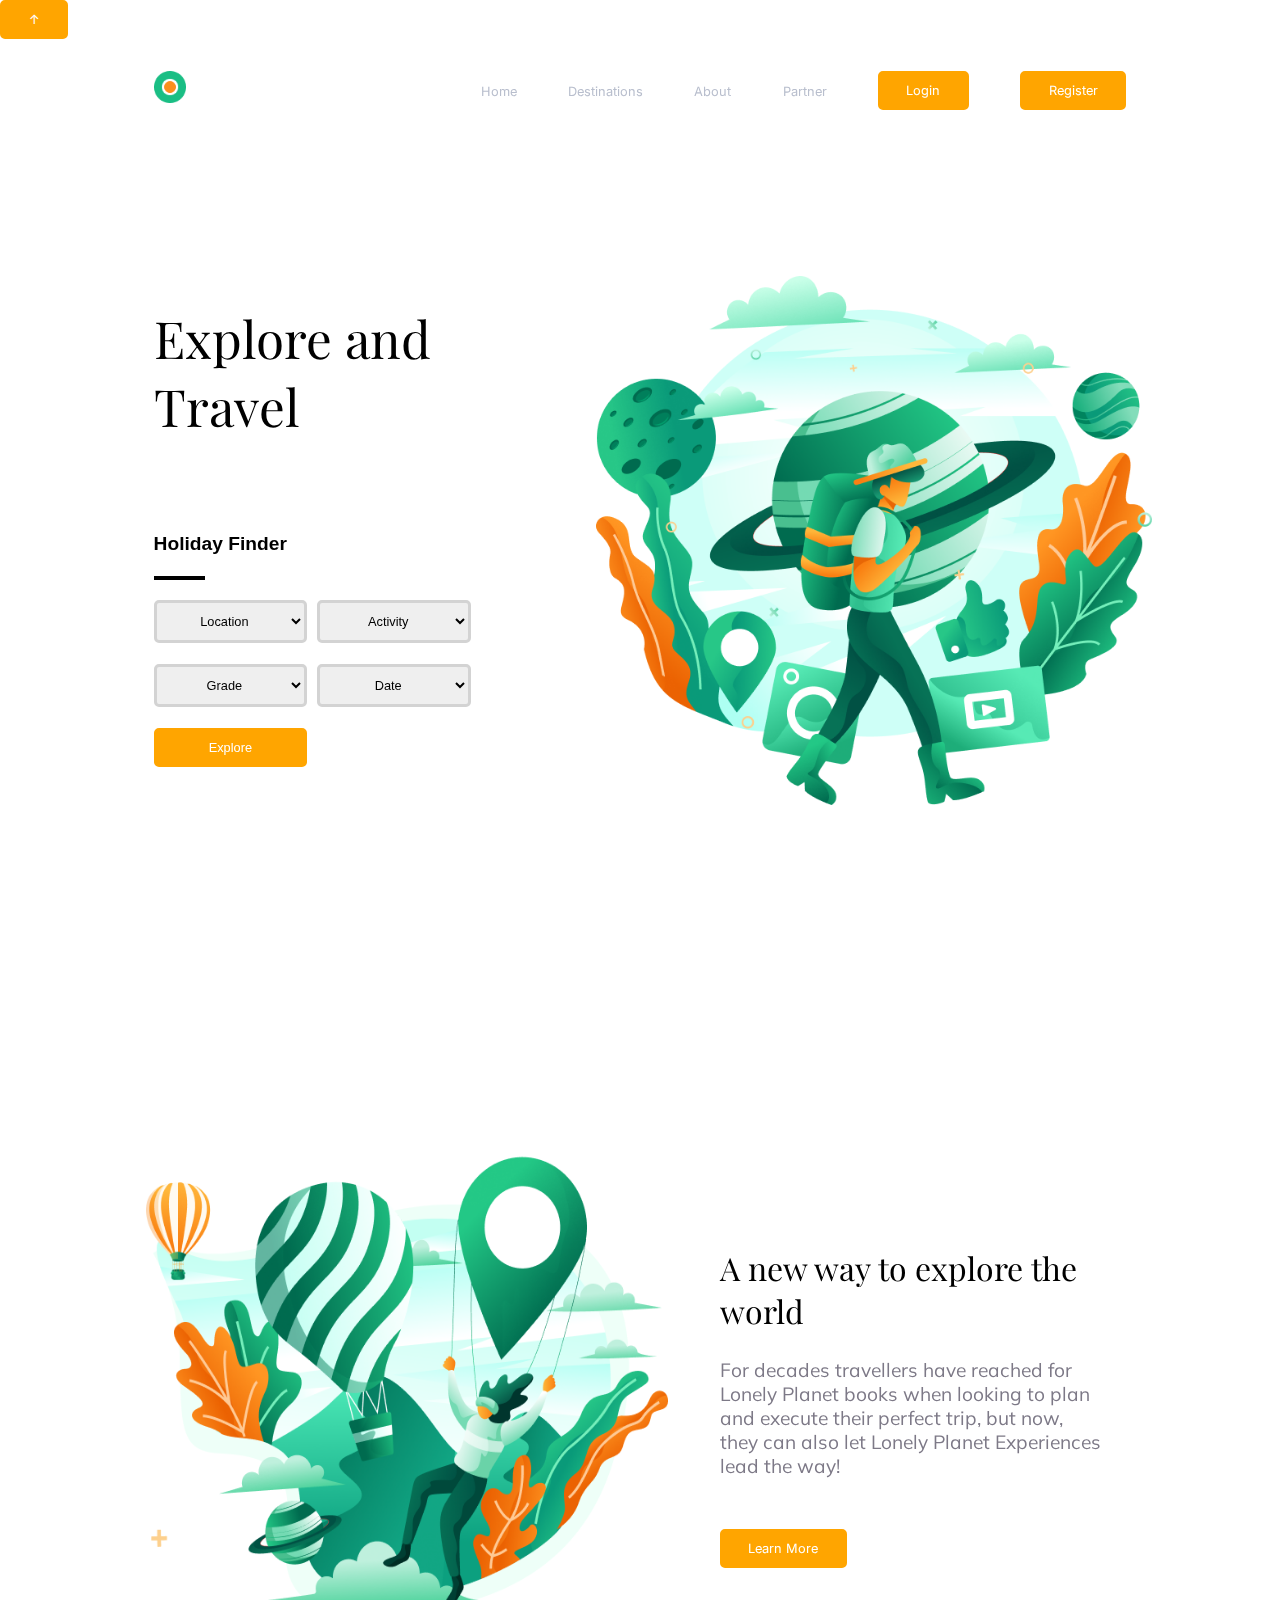
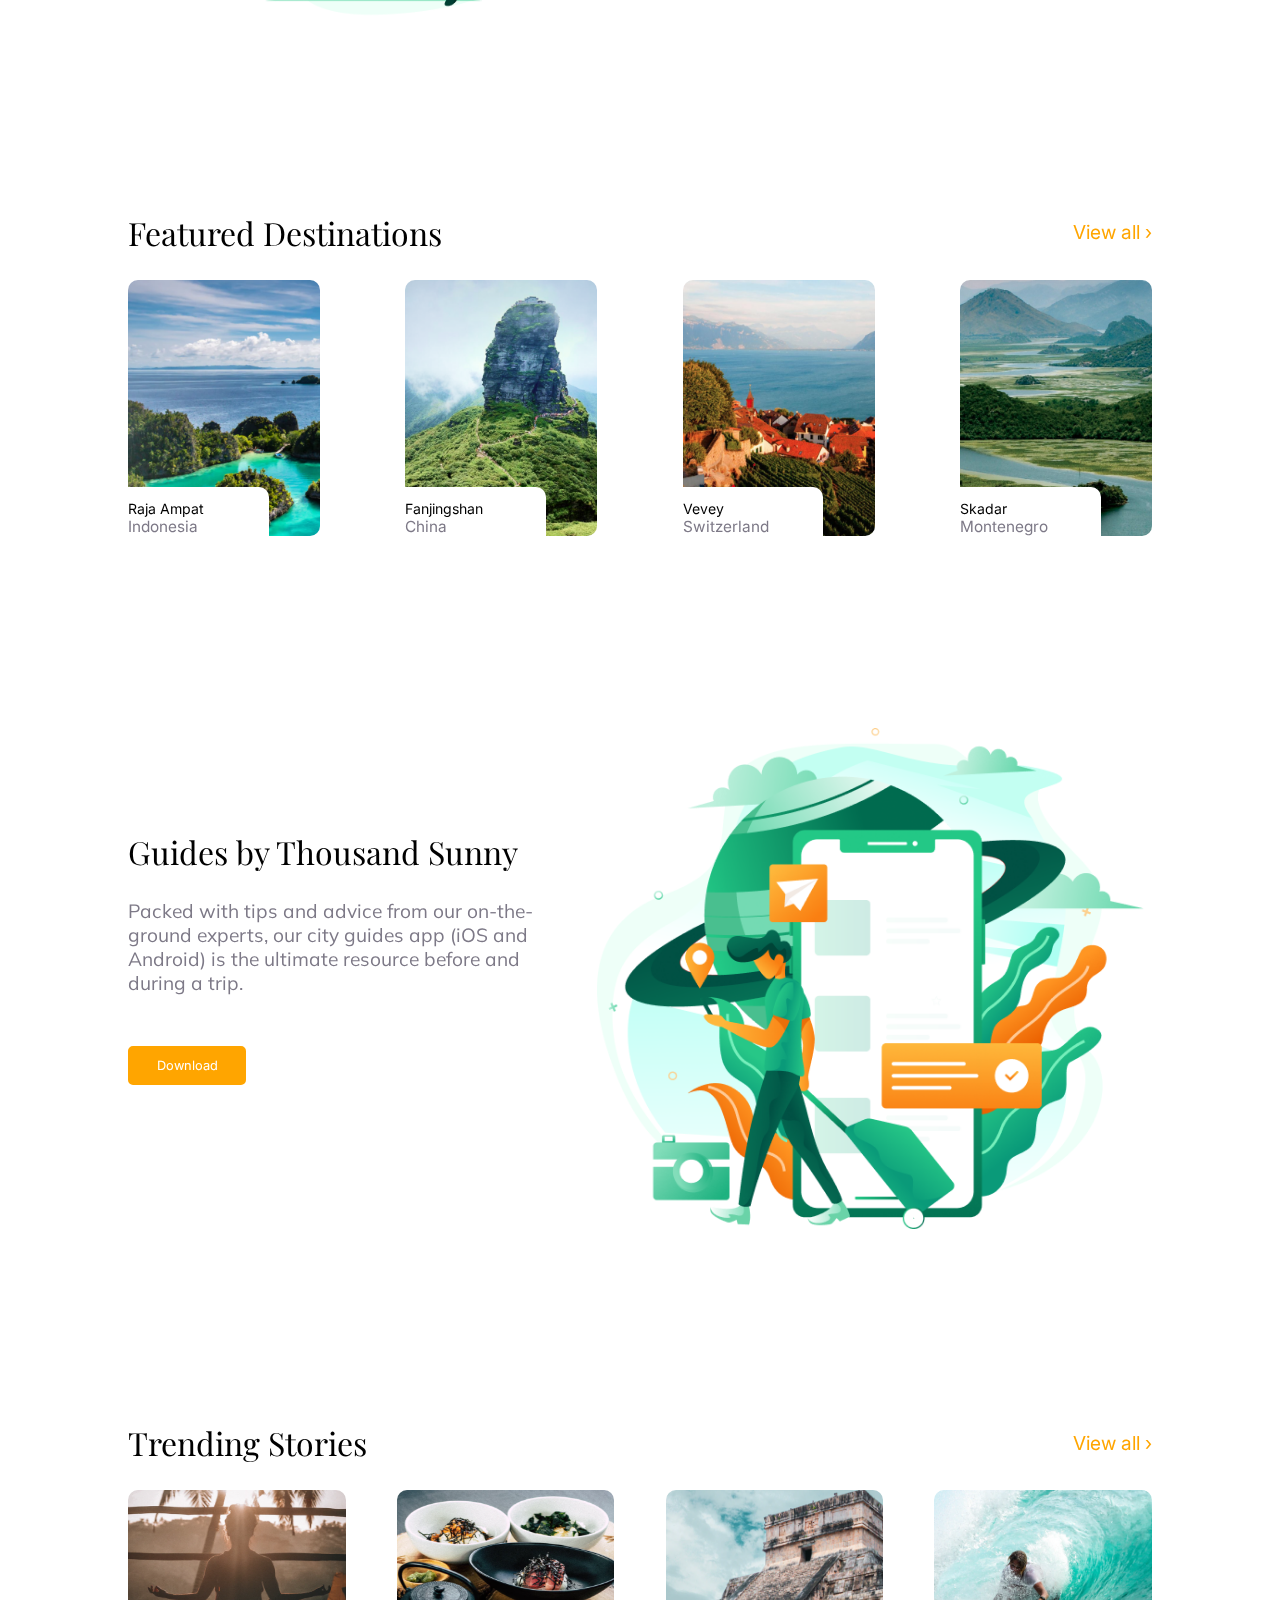
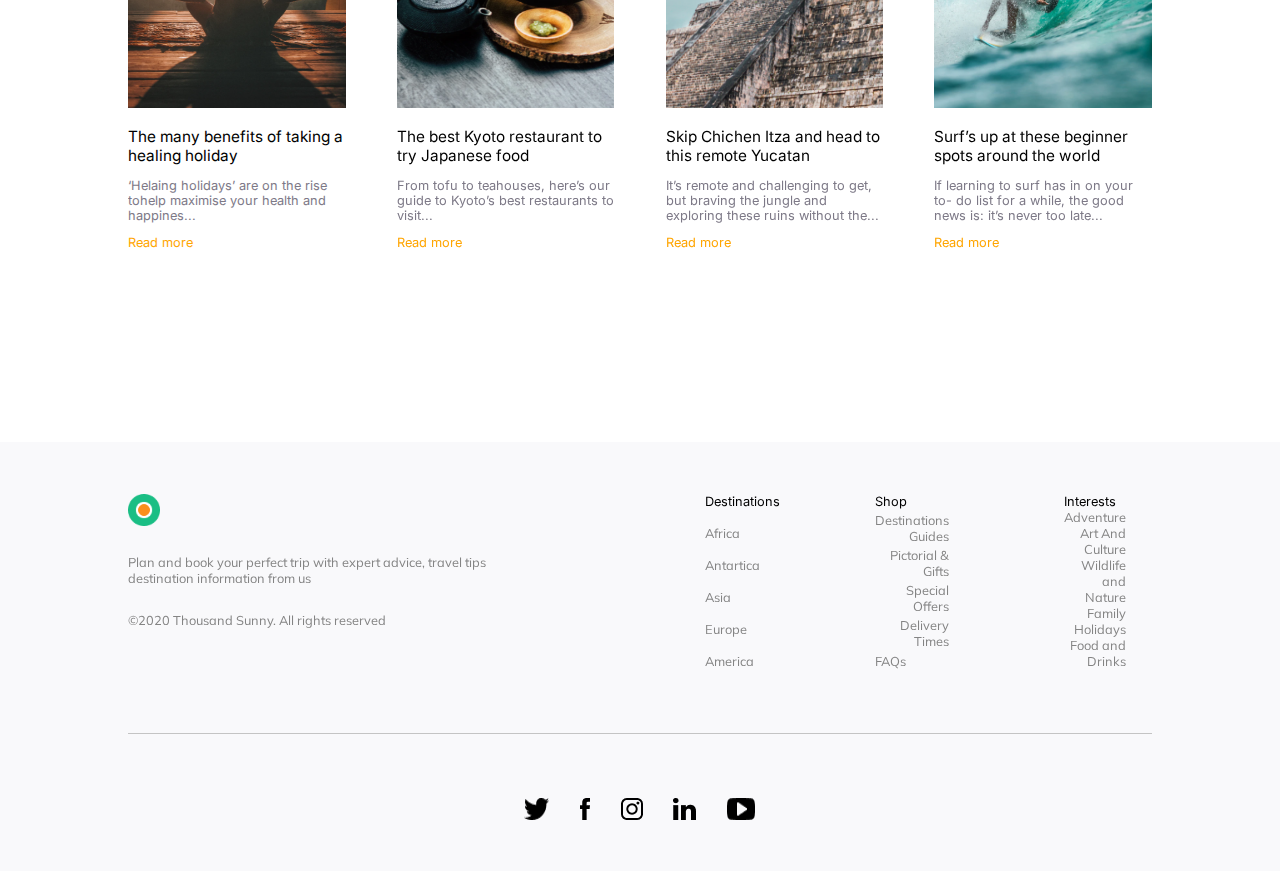
==== commit 90eec924: "version 1_8" ====
--- a/index.html
+++ b/index.html
@@ -11,6 +11,7 @@
     <title>Shit</title>
 </head>
 <body id="body">
+  <button id="back-to-top" >&#8593;</button>
     <header>
         <section class="up">
             <img src="images/logo.png" class="logo">
--- a/style.css
+++ b/style.css
@@ -7,6 +7,15 @@
     margin: 0;
     font-family: Inter;
     font-weight: 400;
+}
+
+html, body {
+    scroll-behavior: smooth;
+}
+
+#back-to-top {
+  position:sticky;
+  z-index:150;
 }
 
 
@@ -514,6 +523,17 @@
 
 
 @media only screen and (min-width : 280px) and (max-width : 480px) {
+    
+    #back-to-top {
+        position:fixed;
+        bottom: -100%;
+        right:8vw;
+        width: 12vw;
+        height:12vw;
+        font-size:5vw;
+        transition: bottom 1s;
+    }
+  
     header {
         padding: 0;
     }
@@ -604,7 +624,7 @@
         justify-content: flex-start;
         padding: 0.8vw 3vw 0.8vw 10vw;
         background-color: snow;
-        transition: right 2s;
+        transition: right 1.5s;
     }
     
     #free_menu {
@@ -869,11 +889,16 @@
 }
 
 .opened{
-    transition: 1s;
+    transition: 0.8s;
     right: 0;
 }
 
 #free_menu.opened_free {
-    transition: 1s;
+    transition: 0.8s;
     right:45vw;
+}
+
+#back-to-top.backToTopAnim {
+    transition: 0.5s;
+    bottom: 10vw;
 }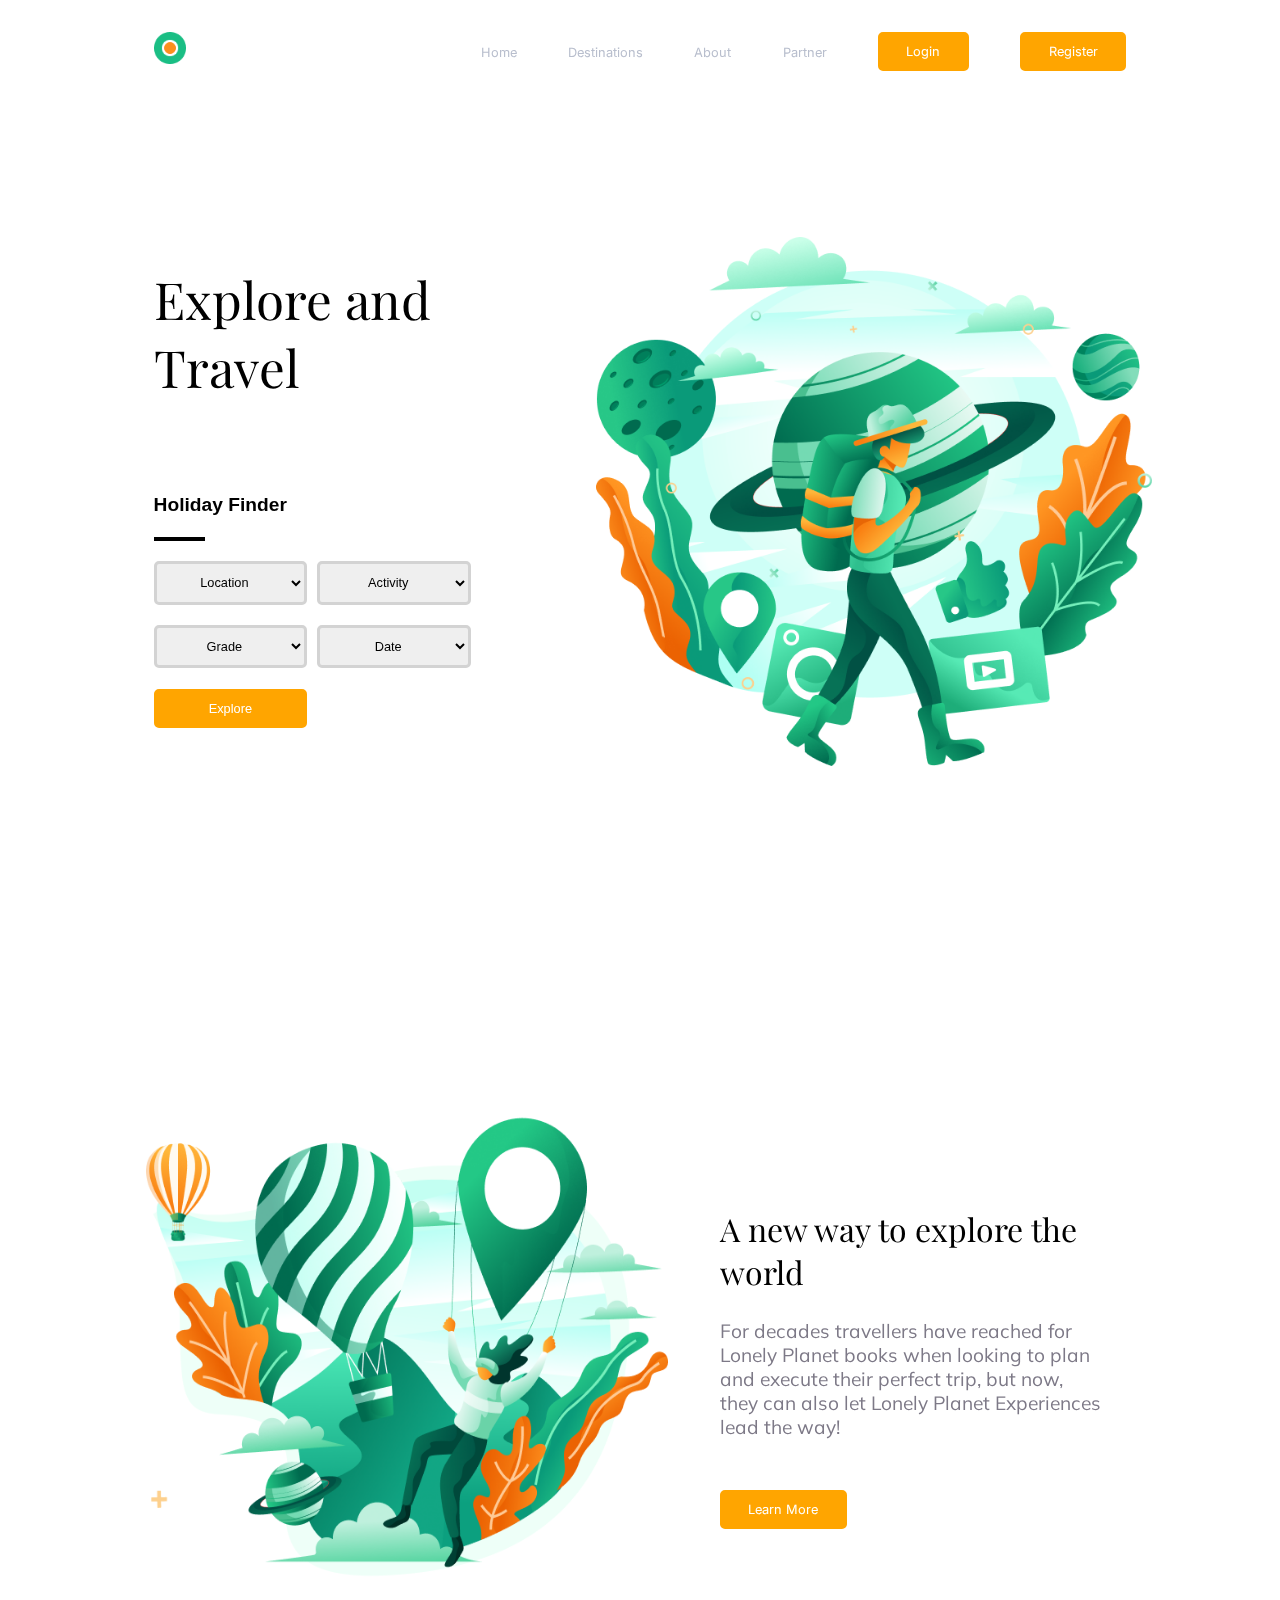
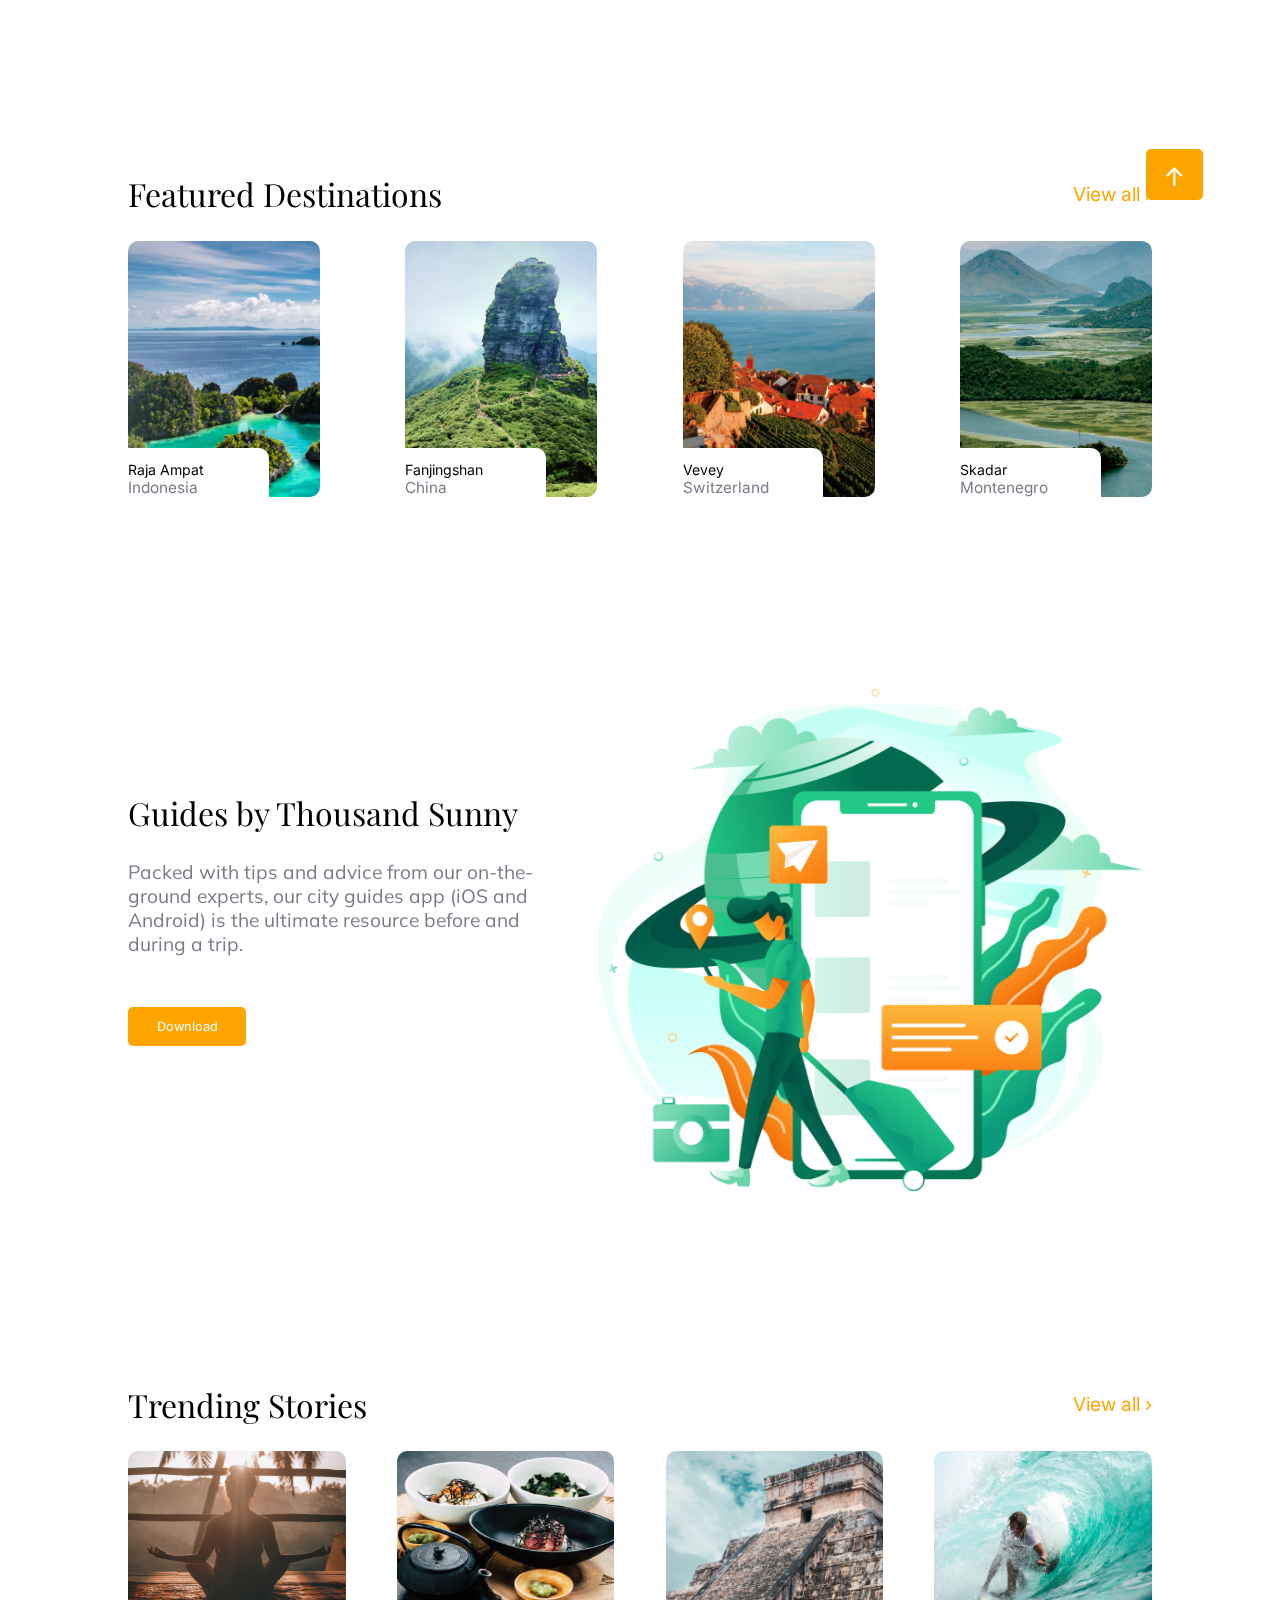
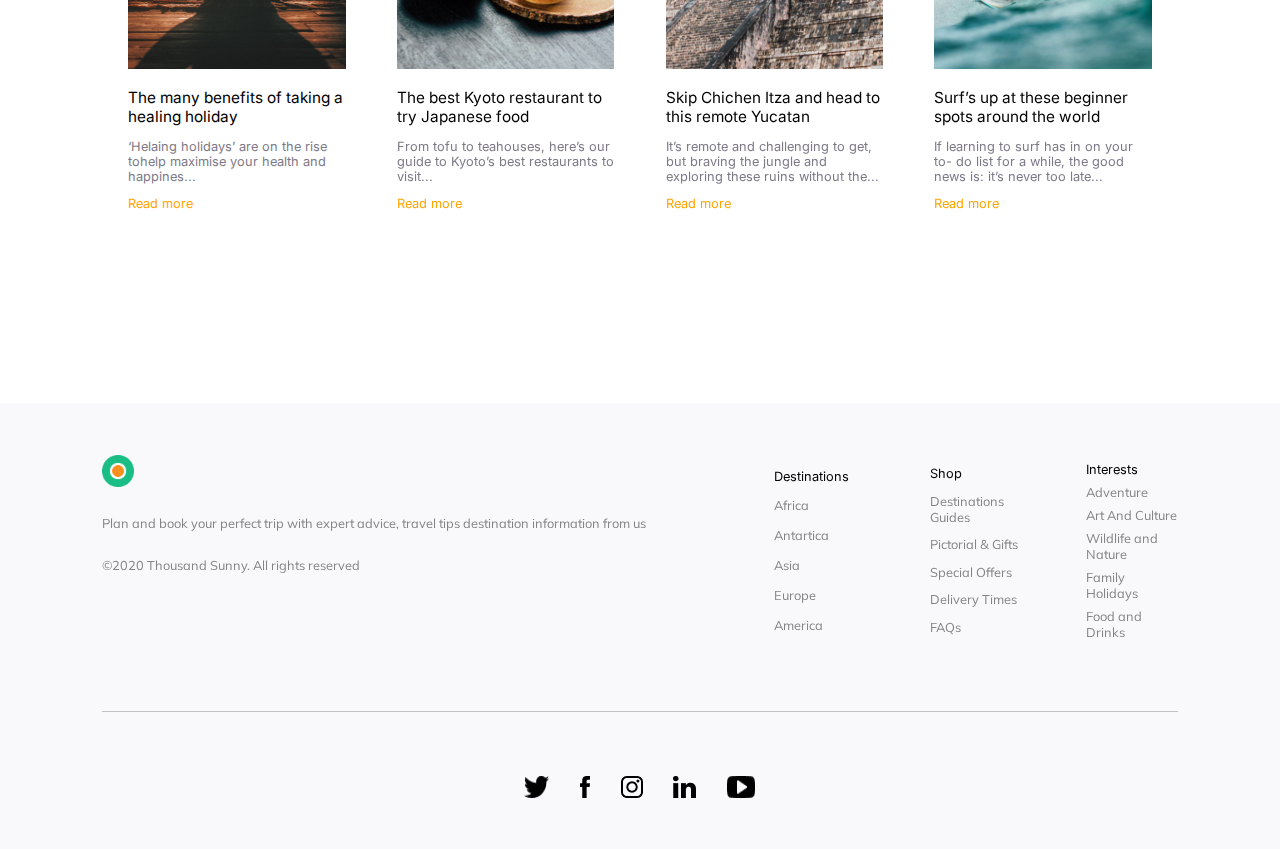
==== commit c608fe31: "version 1_8" ====
--- a/index.html
+++ b/index.html
@@ -4,11 +4,12 @@
     <meta charset="UTF-8">
     <meta http-equiv="X-UA-Compatible" content="IE=edge">
     <meta name="viewport" content="width=device-width, initial-scale=1.0">
+    <link rel="icon" type="image/x-icon" href="images/favicon.ico">
     <link rel="stylesheet" href="style.css">
     <link rel="preconnect" href="https://fonts.googleapis.com">
     <link rel="preconnect" href="https://fonts.gstatic.com" crossorigin>
     <link href="https://fonts.googleapis.com/css2?family=Inter:wght@600&display=swap" rel="stylesheet">
-    <title>Shit</title>
+    <title>AdventureGit - Home</title>
 </head>
 <body id="body">
   <button id="back-to-top" >&#8593;</button>
@@ -25,10 +26,10 @@
                 <ul id="menu">
                     <li class="menu-button"><button id="menu-close"><div class="menu-style"></div><div class="menu-style"></div><div class="menu-style"></div></button>
                     </button></li>
-                    <li><a href="#">Home</a></li>
-                    <li><a href="#">Destinations</a></li>
-                    <li><a href="#">About</a></li>
-                    <li><a href="#">Partner</a></li>
+                    <li><a href="index.html">Home</a></li>
+                    <li><a href="search.html">Destinations</a></li>
+                    <li><a href="about.html">About</a></li>
+                    <li><a href="partner.html">Partner</a></li>
                     <li><button id="openLogin">Login</button>
                     <li><button id="openRegister">Register</button></li>
                 </ul>
@@ -36,7 +37,6 @@
         </section>
         <section class="down">
             <div class="left">
-                
                 <h1>Explore and Travel</h1>
                 <div id="auth-form-container"></div>
                 <div id="login-form">
--- a/style.css
+++ b/style.css
@@ -14,8 +14,17 @@
 }
 
 #back-to-top {
-  position:sticky;
-  z-index:150;
+    position:fixed;
+    z-index:150;
+    bottom: -100%;
+    right:6vw;
+    width: 4vw;
+    height:4vw;
+    font-size:2vw;
+    transition: bottom 1s;
+    display: flex;
+    justify-content: center;
+    align-content: center;
 }
 
 
@@ -115,7 +124,7 @@
     top: 0;
     left: 0;
     width: 100%;
-    min-height: 100vh;
+    height: 100%;
     opacity: 0;
     transition: opacity 1s;
 }
@@ -138,7 +147,7 @@
     display: flex;
     flex-direction: column;
     justify-content: space-evenly;
-    padding: 2% 2% 5% 2%;
+    padding: 1% 1% 2% 1%;
     border: solid orange 0.25vw;
     border-radius: 5px;
     transition: top 1s;
@@ -155,7 +164,7 @@
 #change-to-log {
     color: orange;
     text-align: center;
-    margin-top: 2vw;
+    margin-top: 1vw;
 }
 
 #register-form.opened-auth,
@@ -166,9 +175,9 @@
 
 #login-form input,
 #register-form input {
-    width: 30vw;
-    font-size: 1.5vw;
-    padding: 0.8vw 1.5vw;
+    width: 25vw;
+    font-size: 1.3vw;
+    padding: 0.6vw 1.2vw;
     box-sizing: border-box;
     margin: 1vw;
     border: solid lightgrey 0.25vw;
@@ -179,12 +188,12 @@
 #register-form button {
     font-size: 1.5vw;
     margin: 1vw;
-    width: 30vw;
+    width: 25vw;
 }
 
 #login-form button[name="log in"],
 #register-form button[name="register"] {
-    margin-top: 5vw;
+    margin-top: 4vw;
 }
 
 #login-form #close-auth-log,
@@ -193,7 +202,7 @@
     border: none;
     width: 5vw;
     height: 5vw;
-    margin: 0 0 4vw 0;
+    margin: 0 0 3vw 0;
     padding: 0;
     align-self: flex-end;
     overflow: hidden;
@@ -441,11 +450,12 @@
     display: flex;
     flex-direction: column;
     background-color: #F9F9FB;
-    padding: 4vw 10vw;
+    padding: 4vw 8vw;
 }
 
 .footer-up {
     display: flex;
+    height: 15vw;
 }
 
 .footer-up * {
@@ -467,10 +477,16 @@
 .footer-up .right ul {
     display: flex;
     flex-direction: column;
-    justify-content: space-between;
-    align-items: baseline;
-    text-align: end;
+    justify-content: space-evenly;
+    align-items: flex-start;
+    flex: 1;
     padding-left: 5vw;
+
+}
+
+.footer-up .right ul li {
+    margin: 0;
+
 }
 
 
@@ -532,6 +548,7 @@
         height:12vw;
         font-size:5vw;
         transition: bottom 1s;
+        display: block;
     }
   
     header {
@@ -825,6 +842,7 @@
 
     .footer-up {
         flex-direction: column;
+        height: auto;
     }
 
     .footer-left {
@@ -864,6 +882,7 @@
     .footer-up .right ul {
         align-items: stretch;
         row-gap: 2vw;
+        padding-left: 4vw;
     }
 
     .footer-left p {
@@ -900,5 +919,5 @@
 
 #back-to-top.backToTopAnim {
     transition: 0.5s;
-    bottom: 10vw;
+    bottom: 5vw;
 }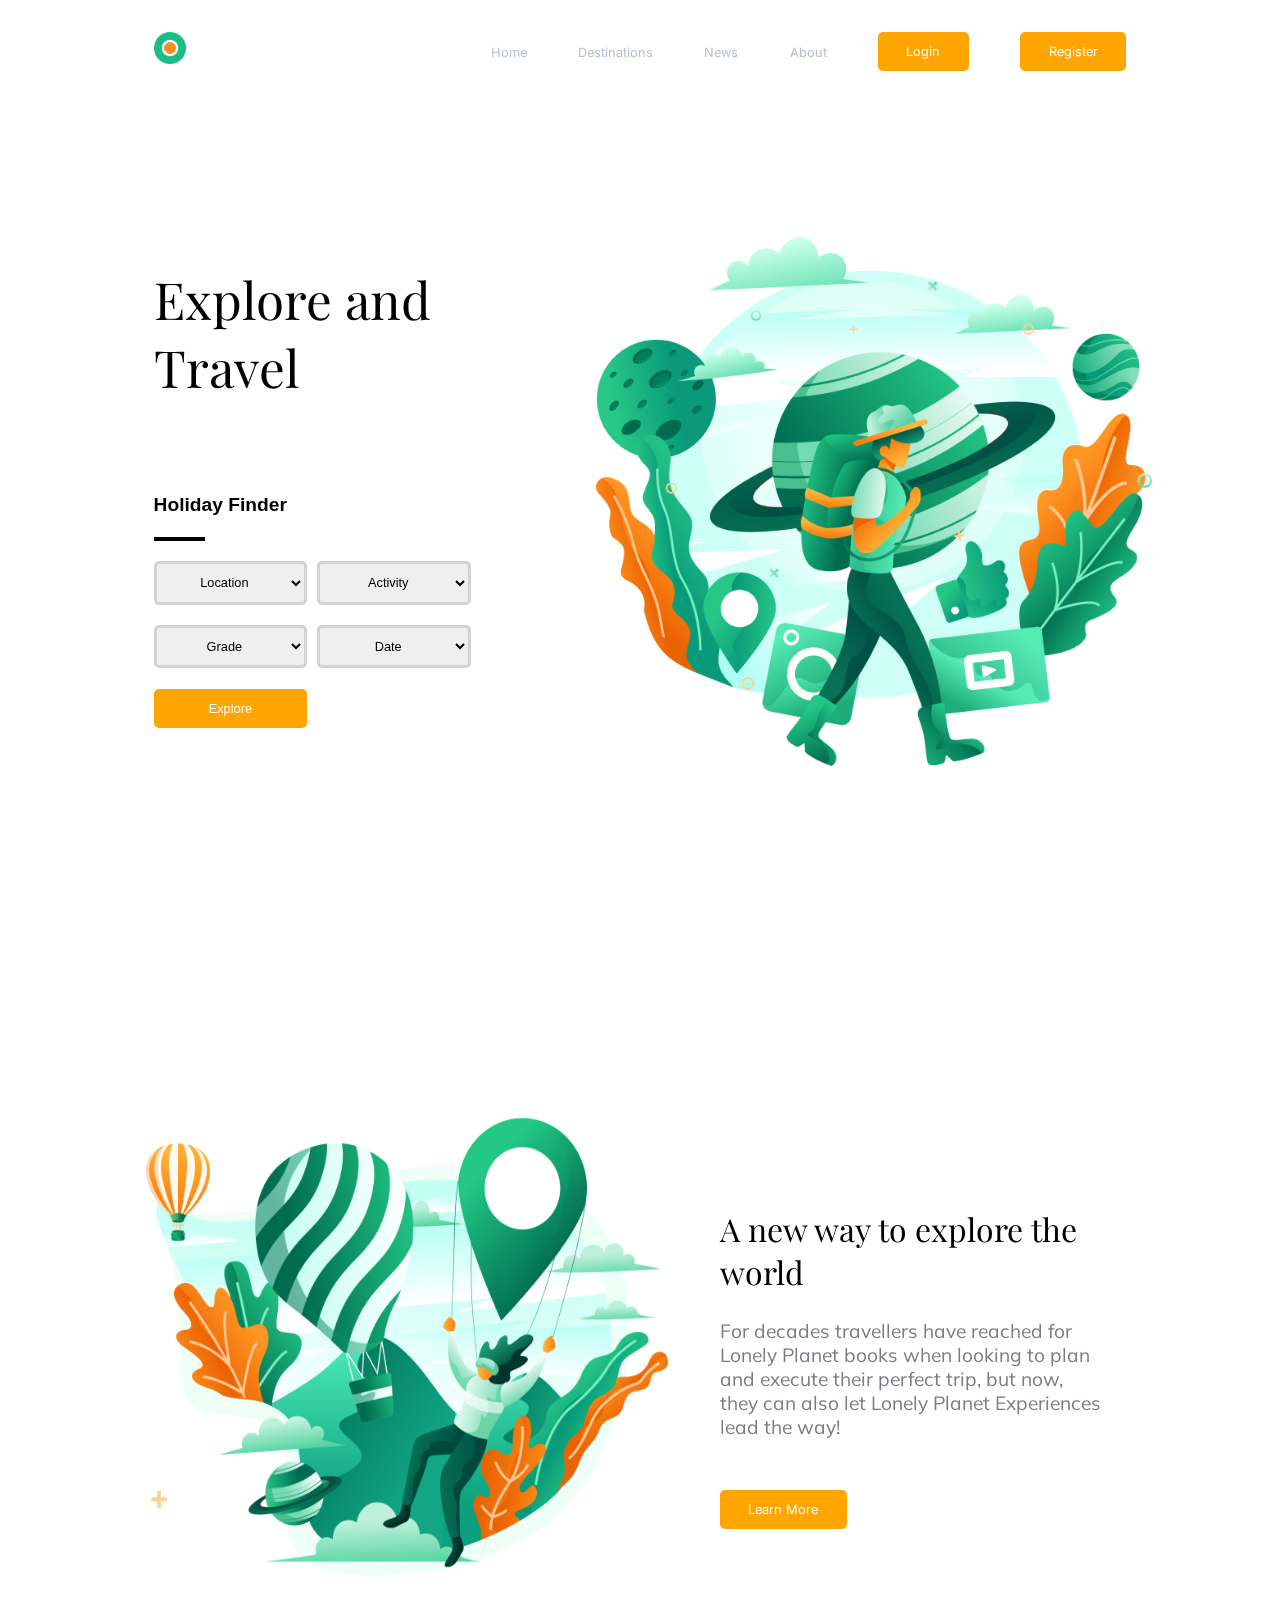
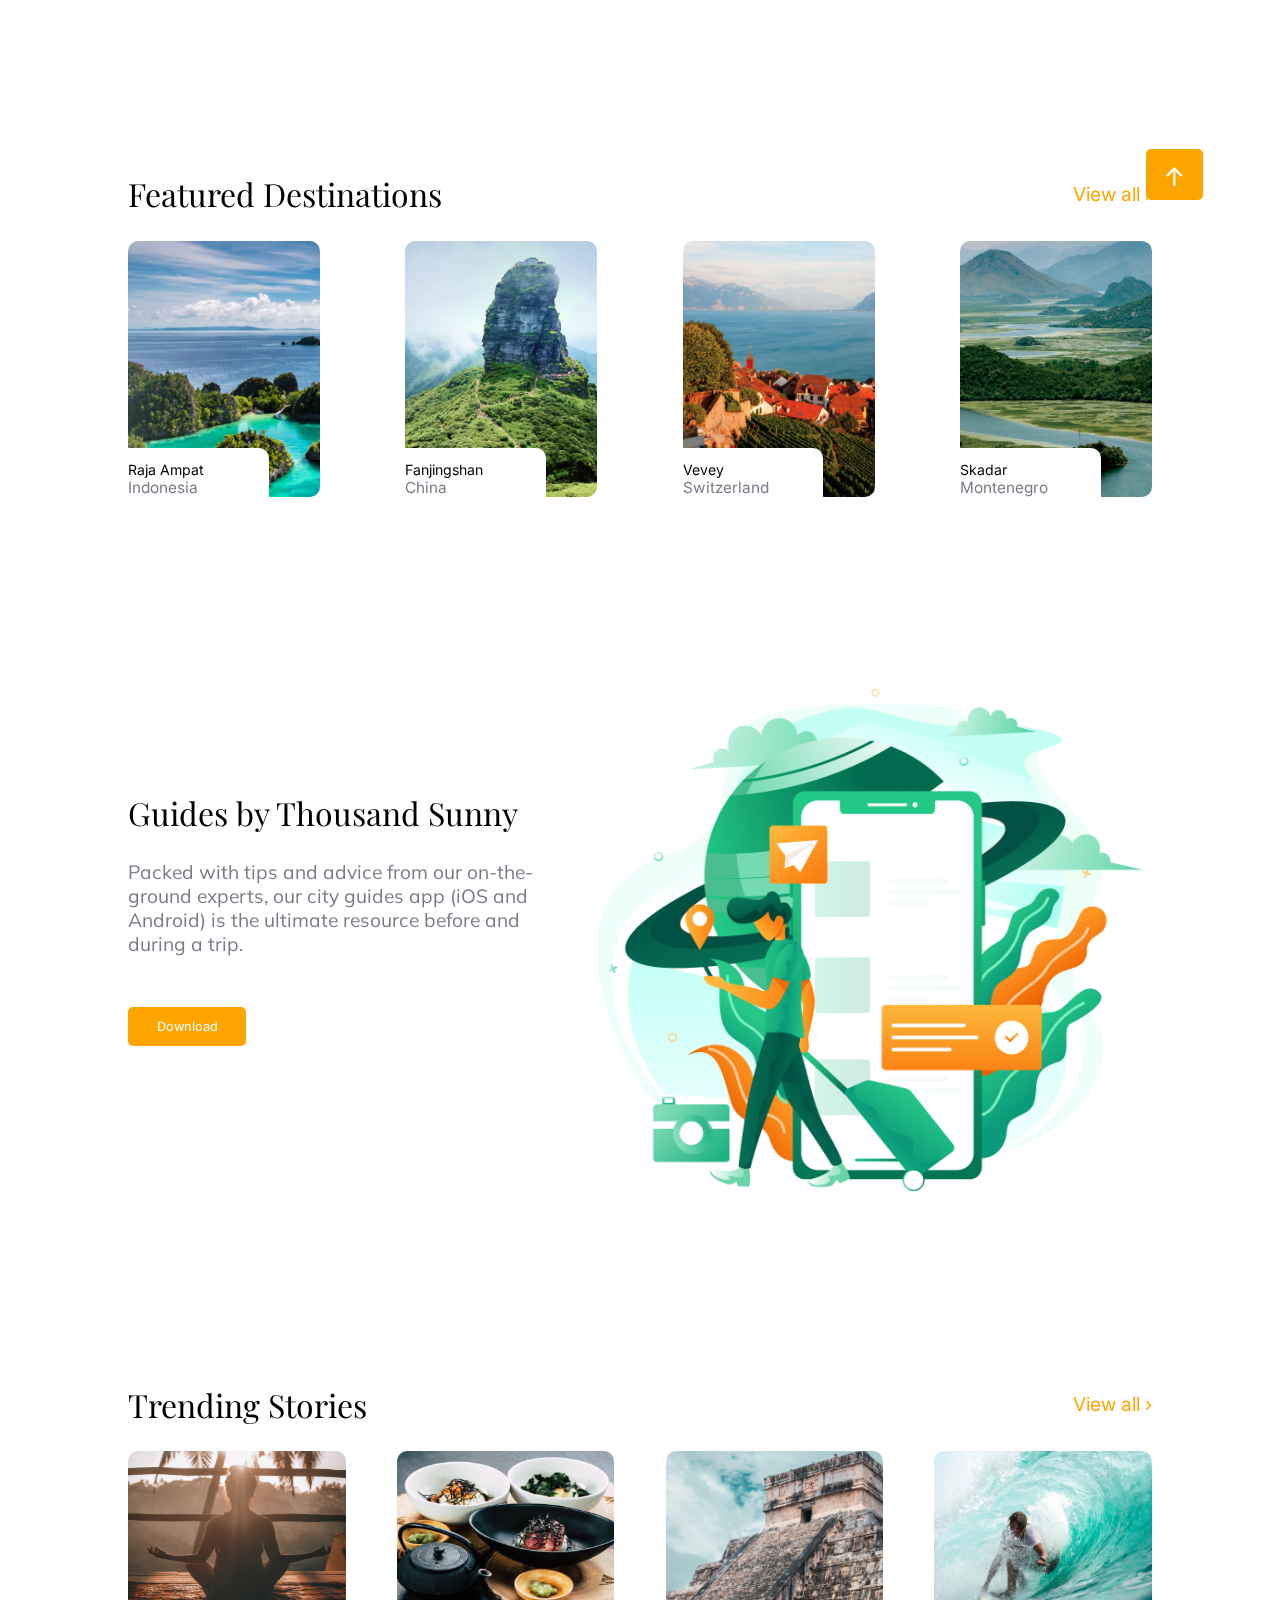
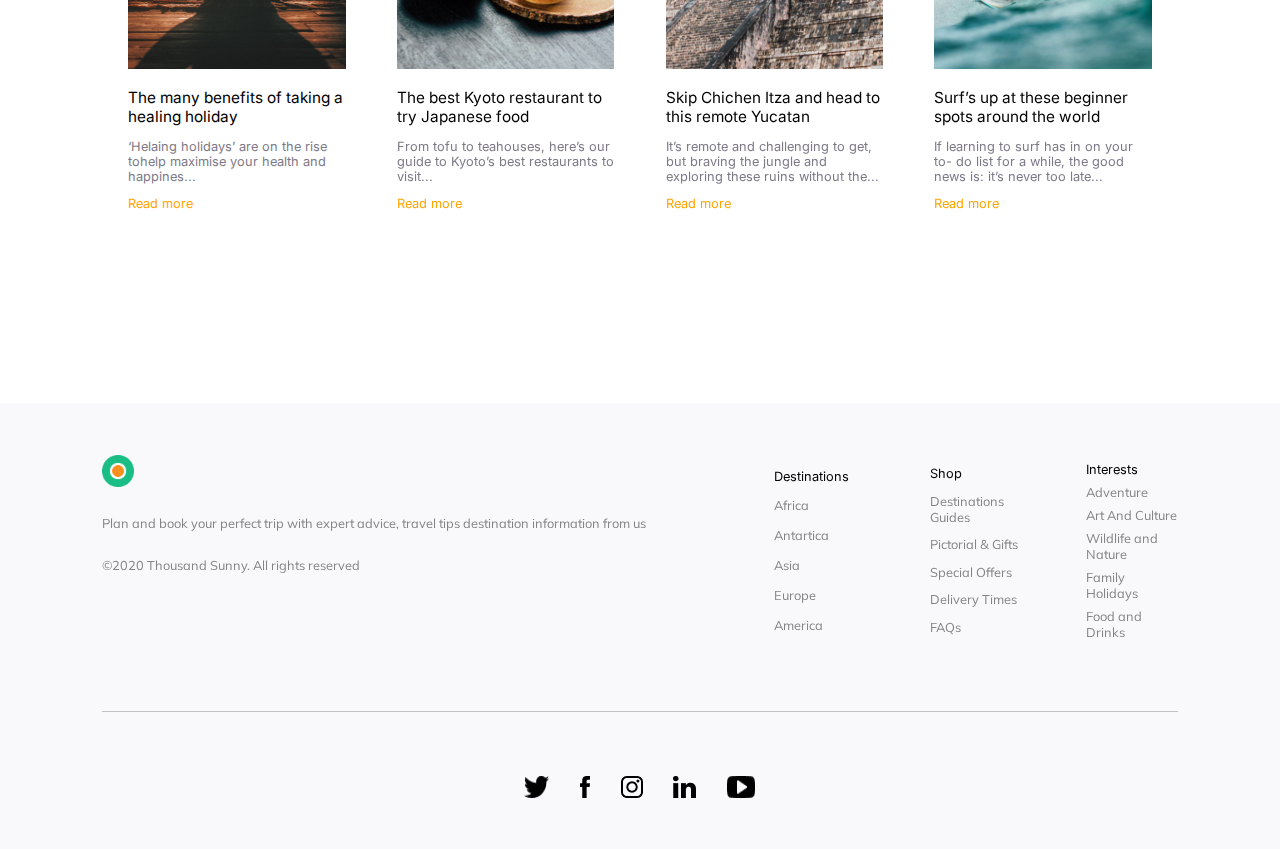
==== commit 4e427121: "version 1_9" ====
--- a/index.html
+++ b/index.html
@@ -1,5 +1,5 @@
 <!DOCTYPE html>
-<html lang="en">
+<html lang="en" xmlns="http://www.w3.org/1999/html">
 <head>
     <meta charset="UTF-8">
     <meta http-equiv="X-UA-Compatible" content="IE=edge">
@@ -12,7 +12,7 @@
     <title>AdventureGit - Home</title>
 </head>
 <body id="body">
-  <button id="back-to-top" >&#8593;</button>
+    <button id="back-to-top" >&#8593;</button>
     <header>
         <section class="up">
             <img src="images/logo.png" class="logo">
@@ -28,8 +28,8 @@
                     </button></li>
                     <li><a href="index.html">Home</a></li>
                     <li><a href="search.html">Destinations</a></li>
+                    <li><a href="news.html">News</a></li>
                     <li><a href="about.html">About</a></li>
-                    <li><a href="partner.html">Partner</a></li>
                     <li><button id="openLogin">Login</button>
                     <li><button id="openRegister">Register</button></li>
                 </ul>
@@ -105,28 +105,28 @@
         <section class="main-2">
             <div class="main-2-header">
                 <h2>Featured Destinations</h2>
-                <a href="#">View all &#8250;</a>
+                <a href="search.html">View all &#8250;</a>
             </div>
             <div class="main-2-list">
-                <div class="main-2-list-paragraph-1">
+                <a href="single.html" class="main-2-list-paragraph-1">
                     <h3>Raja Ampat</h3>
                     <p>Indonesia</p>
-                </div>
-                <div class="main-2-list-paragraph-2">
+                </a>
+                <a href="single.html" class="main-2-list-paragraph-2">
                     <h3>Fanjingshan</h3>
                     <p>China</p>
-                </div>
-                <div class="main-2-list-paragraph-3">
+                </a>
+                <a href="single.html" class="main-2-list-paragraph-3">
                     <h3>Vevey</h3>
                     <p>Switzerland</p>
-                </div>
-                <div class="main-2-list-paragraph-4">
+                </a>
+                <a href="single.html" class="main-2-list-paragraph-4">
                     <h3>Skadar</h3>
                     <p>Montenegro</p>
-                </div>
-            </div>
-        </section>
-        <section class="main-3">
+                </a>
+            </div>
+        </section>
+        <section id="guides-download" class="main-3">
             <div class="main-3-paragraph">
                 <h2>Guides by Thousand Sunny</h2>
                 <p>Packed with tips and advice from our on-the-ground experts, our city guides app (iOS and Android) 
@@ -138,7 +138,7 @@
         <section class="main-4">
             <div class="main-4-header">
                 <h2>Trending Stories</h2>
-                <a href="#">View all &#8250;</a>
+                <a href="news.html#trending-stories">View all &#8250;</a>
             </div>
             <div class="main-4-list">
                 <div class="main-4-list-paragraph-1">
@@ -146,14 +146,14 @@
                     <h3>The many benefits of taking a healing holiday</h3>
                     <p>‘Helaing holidays’ are on the rise 
                         tohelp maximise your health and happines...</p>
-                    <a href="#">Read more</a>
+                    <a href="news.html#trending-stories">Read more</a>
                 </div>
                 <div class="main-4-list-paragraph-2">
                     <img src="images/main-4-image-2.png">
                     <h3>The best Kyoto restaurant to try Japanese food</h3>
                     <p>From tofu to teahouses, here’s our guide to Kyoto’s best restaurants
                         to visit...</p>
-                    <a href="#">Read more</a>
+                    <a href="news.html#trending-stories">Read more</a>
                 </div>
                 <div class="main-4-list-paragraph-3">
                     <img src="images/main-4-image-3.png">
@@ -161,7 +161,7 @@
                     <p>It’s remote and challenging to get,
                         but braving the jungle and exploring
                         these ruins without the...</p>
-                    <a href="#">Read more</a>
+                    <a href="news.html#trending-stories">Read more</a>
                 </div>
                 <div class="main-4-list-paragraph-4">
                     <img src="images/main-4-image-4.png">
@@ -169,7 +169,7 @@
                     <p>If learning to surf has in on your to-
                         do list for a while, the good news
                         is: it’s never too late...</p>
-                    <a href="#">Read more</a>
+                    <a href="news.html#trending-stories">Read more</a>
                 </div>
             </div>
         </section>
@@ -185,25 +185,25 @@
             </div>
             <div class="right">
                 <ul>Destinations
-                    <li><a href="#">Africa</a></li>
-                    <li><a href="#">Antartica</a></li>
-                    <li><a href="#">Asia</a></li>
-                    <li><a href="#">Europe</a></li>
-                    <li><a href="#">America</a></li>
+                    <li><a href="search.html?location=africa">Africa</a></li>
+                    <li><a href="search.html?location=antarctica">Antartica</a></li>
+                    <li><a href="search.html?location=asia">Asia</a></li>
+                    <li><a href="search.html?location=europe">Europe</a></li>
+                    <li><a href="search.html?location=america">America</a></li>
                 </ul>
                 <ul>Shop
-                    <li><a href="#">Destinations Guides</a></li>
-                    <li><a href="#">Pictorial & Gifts</a></li>
-                    <li><a href="#">Special Offers</a></li>
-                    <li><a href="#">Delivery Times</a></li>
-                    <li><a href="#">FAQs</a></li>
+                    <li><a href="index.html#guides-download">Destinations Guides</a></li>
+                    <li><a href="news.html#pictorial-and-gifts">Pictorial & Gifts</a></li>
+                    <li><a href="news.html#special-offers">Special Offers</a></li>
+                    <li><a href="about.html#delivery-times">Delivery Times</a></li>
+                    <li><a href="about.html#faqs">FAQs</a></li>
                 </ul>
                 <ul>Interests
-                    <li><a href="#">Adventure</a></li>
-                    <li><a href="#">Art And Culture</a></li>
-                    <li><a href="#">Wildlife and Nature</a></li>
-                    <li><a href="#">Family Holidays</a></li>
-                    <li><a href="#">Food and Drinks</a></li>
+                    <li><a href="news.html#adventure">Adventure</a></li>
+                    <li><a href="news.html#art-and-culture">Art And Culture</a></li>
+                    <li><a href="news.html#wildlife-and-nature">Wildlife and Nature</a></li>
+                    <li><a href="news.html#family-holidays">Family Holidays</a></li>
+                    <li><a href="news.html#food-and-drinks">Food and Drinks</a></li>
                 </ul>
             </div>
         </section>
--- a/style.css
+++ b/style.css
@@ -5,8 +5,18 @@
 * {
     padding: 0;
     margin: 0;
-    font-family: Inter;
+    font-family: Inter, sans-serif;
     font-weight: 400;
+}
+
+*:focus-visible,
+.up a:focus-visible,
+.footer-up .right a:focus-visible,
+input[type="submit"]:focus-visible {
+    outline: 0;
+    color: #1abc83;
+    font-weight: bold;
+    font-size: 1.2vw;
 }
 
 html, body {
@@ -83,6 +93,12 @@
     padding: 0.5vw 10vw;
 }
 
+@media screen and (orientation: portrait) {
+    header {
+        height: 100vw;
+    }
+}
+
 .down {
     flex: 9;
     display: flex;
@@ -103,7 +119,7 @@
 
 }
 h1 {
-    font-family: "Playfair Display";
+    font-family: "Playfair Display", sans-serif;
     font-size: 4vw;
     width: 25vw;
     padding-bottom: 20%;
@@ -115,7 +131,7 @@
 
 h2 {
     font-size: 2.5vw;
-    font-family: "Playfair Display";
+    font-family: "Playfair Display", sans-serif;
 }
 
 #auth-form-container {
@@ -217,10 +233,9 @@
 
 .header-form * {
     font-size: 1vw;
-    margin: 0.8vw;
     padding: 0.8vw 1.5vw;
     width: 12vw;
-    margin-left: 0;
+    margin: 0.8vw 0.8vw 0.8vw 0;
     text-align: center;
     font-family: Arial, Helvetica, sans-serif;
 }
@@ -247,7 +262,11 @@
 }
 
 select:hover {
-    background-color: #B8BECD;
+    border-color: orange;
+}
+
+option:hover {
+    background-color: orange;
 }
 
 button,
@@ -297,7 +316,7 @@
 }
 .main-1-paragraph p,
 .main-3-paragraph p {
-    font-family: "Mulish";
+    font-family: "Mulish", sans-serif;
     font-size: 1.5vw;
     color: #7D7987;
     margin: 2vw;
@@ -351,8 +370,6 @@
     padding-top: 2vw;
 }
 
-
-
 .main-2-list h3,
 .main-2-list p,
 .main-4-list h3,
@@ -373,7 +390,7 @@
     font-size: 1.2vw;
 }
 
-.main-2-list div {
+.main-2-list a {
     border-radius: 10px;
     background-repeat: no-repeat;
     display: flex;
@@ -382,6 +399,8 @@
     width: 15vw;
     height: 20vw;
     background-size: cover;
+    text-decoration: none;
+    color: black;
 }
 
 .main-2-list-paragraph-1 {
@@ -489,11 +508,14 @@
 
 }
 
-
 .footer-up .right a {
     text-decoration: none;
     color: #848484;
-    font-family: "Mulish";
+    font-family: "Mulish", sans-serif;
+}
+
+.footer-up .right a:hover {
+    color: orange;
 }
 
 .footer-left {
@@ -503,7 +525,7 @@
 .footer-left p {
     padding-top: 2vw;
     color: #848484;
-    font-family: Mulish;
+    font-family: "Mulish", sans-serif;
 }
 
 .footer-separator {
@@ -530,8 +552,9 @@
     padding: 0 1.2vw;
 }
 
-.main-2-list div:hover,
-.main-4-list img:hover {
+.main-2-list a:hover,
+.main-4-list img:hover,
+.offer:hover {
     transform: scale(1.05);
     transition: 0.5s;
 }
@@ -553,6 +576,7 @@
   
     header {
         padding: 0;
+        height: 100vh;
     }
     .down {
         flex-direction: column;
@@ -893,8 +917,7 @@
     }
 
     .footer-left .copyright {
-        padding: 2vw;
-        padding-left: 0;
+        padding: 2vw 2vw 2vw 0;
     }
 
     .footer-separator {
@@ -905,6 +928,8 @@
         justify-content: space-evenly;
         padding: 2vw;
     }
+    
+   
 }
 
 .opened{
@@ -920,4 +945,226 @@
 #back-to-top.backToTopAnim {
     transition: 0.5s;
     bottom: 5vw;
-}+}
+
+
+
+/* search page styles */
+
+
+.search-header {
+    height: auto;
+}
+
+.search-header .up {
+    flex: 0;
+}
+
+.main-search {
+    display: flex;
+    flex-direction: column;
+    padding: 0 9vw;
+}
+
+.search-results {
+    flex: 8;
+    background-color: white;
+    margin: 0;
+    padding: 2vw;
+}
+
+.filters {
+    flex: 2;
+}
+
+.search-form {
+    padding: 0 2vw;
+    display: flex;
+    justify-content: flex-start;
+    gap: 2vw;
+}
+
+.search-form select,
+.search-form input {
+    width: 10vw;
+    font-size: 1vw;
+}
+
+.search-form input {
+    margin-left: auto;
+}
+
+.found-count {
+    width: auto;
+    font-size: 1.8vw;
+    padding: 0;
+    margin-bottom: 2vw;
+    display: flex;
+    justify-content: flex-start;
+}
+
+.offers {
+    display: flex;
+    justify-content: center;
+    gap: 3.7vw;
+    flex-wrap: wrap;
+}
+
+.offer {
+    width: 30%;
+    background-color: #FFFEFE;
+    border-radius: 15px;
+    box-shadow: 0 0 10px 10px #e5e5e5;
+    text-decoration: none;
+}
+
+.offer img {
+    border-radius: 15px;
+    width: 100%;
+}
+
+.offer * {
+    color: black;
+}
+
+.offer-title {
+    font-size: 1.5vw;
+    padding: 0.8vw 1vw 0 1vw;
+}
+
+.price {
+    color: orange;
+    font-size: 1.4vw;
+    padding:0.5vw 1vw;
+}
+
+.properties {
+    width: 100%;
+    display: flex;
+    flex-wrap: wrap;
+}
+
+.properties * {
+    width: auto;
+    display: flex;
+    font-size: 1vw;
+    padding: 0.3vw 1vw 0 1vw;
+}
+
+.desc {
+    color: #7D7987;
+    width: 100%;
+    font-size: 0.8vw;
+    padding: 0.8vw 1vw;
+}
+
+.properties .location {
+    width: 100%;
+}
+
+/* search page styles mobile*/
+
+@media only screen and (min-width : 280px) and (max-width : 480px) {
+  .offer {
+     width: 98%;
+  } 
+  
+  .found-count {
+     padding: 5vw 1vw;
+     font-size: 5vw;
+  }
+  
+  .filters {
+     padding: 0;
+  }
+  
+  .search-form {
+     width: 100%;
+     display: flex;
+     justify-content: space-evenly;
+     flex-wrap: wrap;
+  }
+  
+ .search-form *, 
+ .search-form input[type="submit"] {
+     width: 32%;
+     font-size: 3vw;
+     padding: 1vw;
+     margin: 1vw 0;
+ }
+  
+  .main-search {
+     padding: 20vw 5vw;
+  }
+ 
+  .properties * {
+     font-size: 3vw;
+     padding: 1vw 5vw;
+  }
+  
+  .offer-title {
+     font-size: 5vw;
+     padding-left: 5vw;
+  }
+  
+  .price{
+     font-size: 5vw;
+     padding-left: 5vw;
+  }
+  
+  .properties .desc {
+     padding-bottom: 5vw;
+  }
+  
+}
+
+/* single page styles */
+
+.single-main {
+    display: flex;
+    height: 30vw;
+    padding: 0 5vw;
+}
+
+.single-images {
+    flex: 5;
+    position: relative;
+    display: flex;
+    margin-top: 0;
+    overflow: hidden;
+}
+
+.single-images nav {
+    position: absolute;
+    top: 50%;
+    transform: translateY(-50%);
+    display: flex;
+    width: 100%;
+    justify-content: space-between;
+}
+
+.image-set {
+    display: flex;
+    position: absolute;
+    width: 100%;
+    height: 100%;
+    left: -100%;
+}
+
+
+.single-description {
+    flex: 4;
+}
+
+.single-images img {
+    display: flex;
+    width: 100%;
+}
+
+.slide {
+    left: -100%;
+}
+
+
+
+
